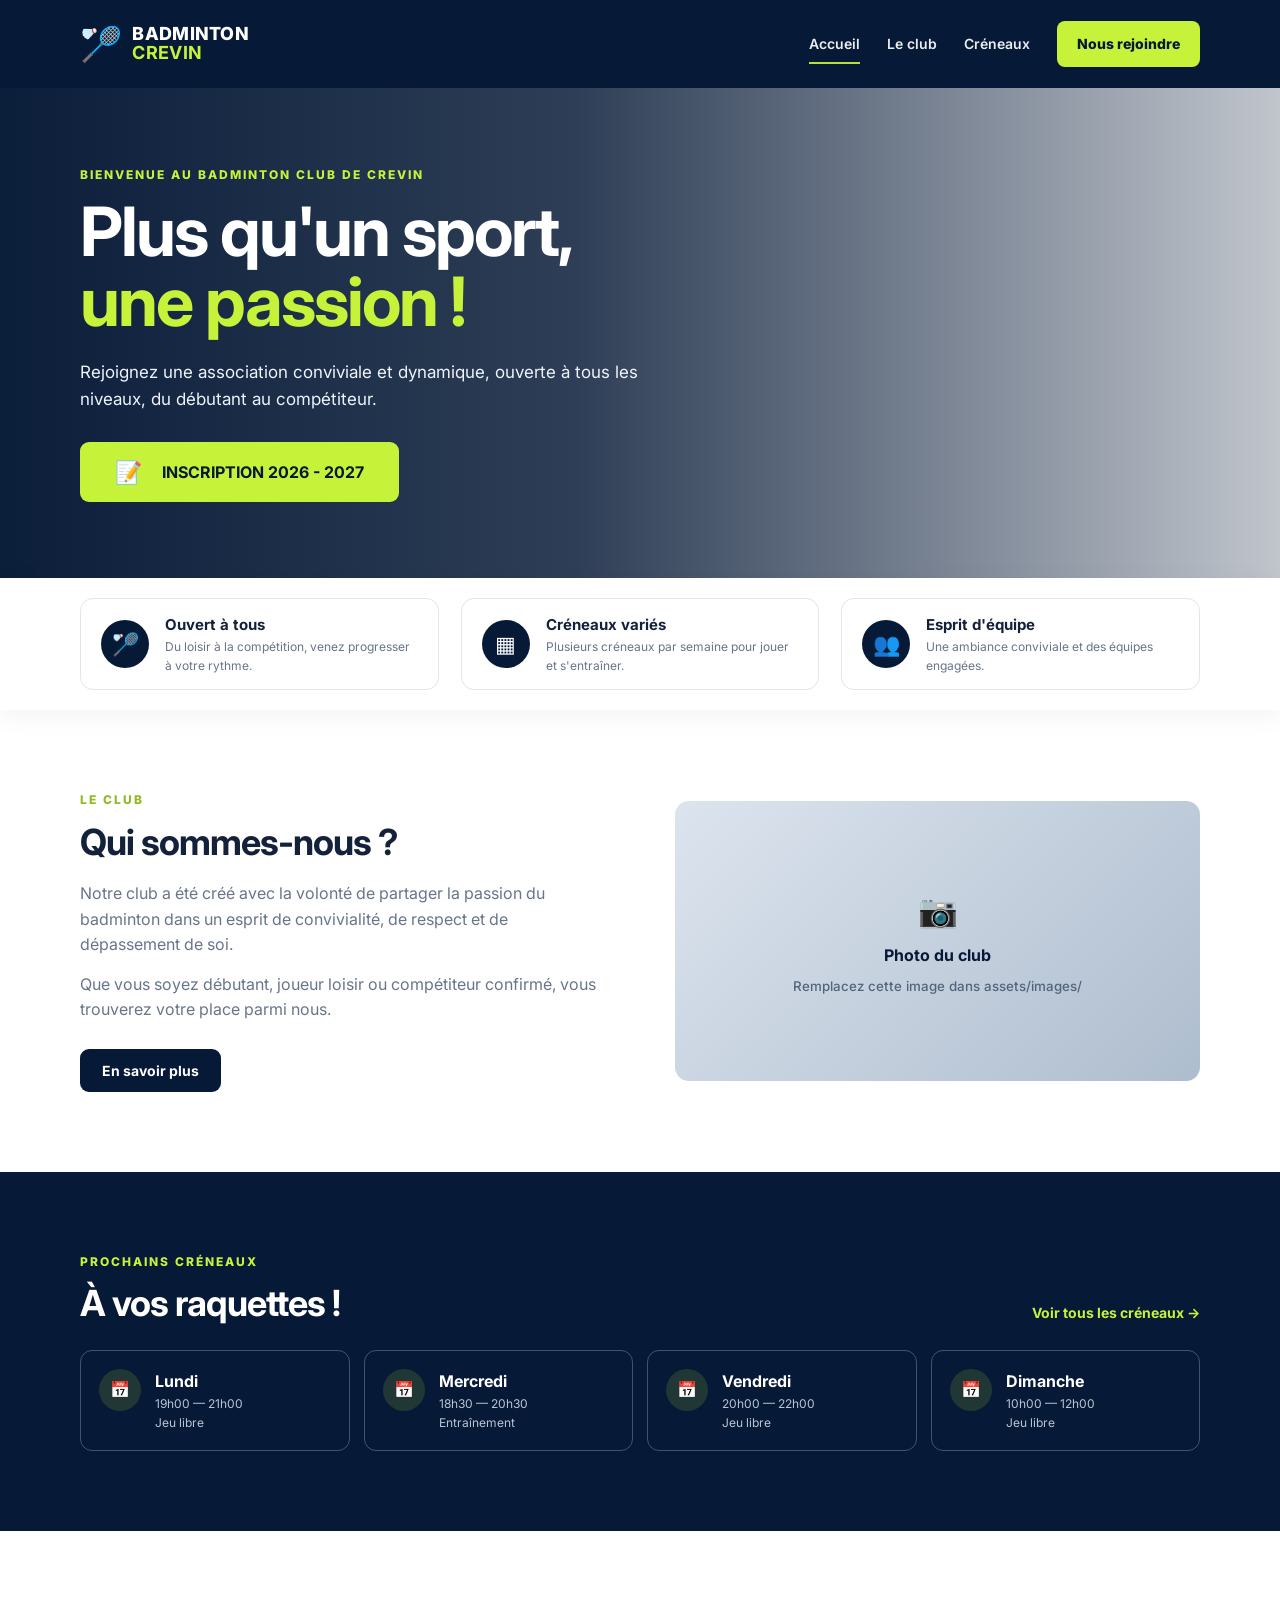
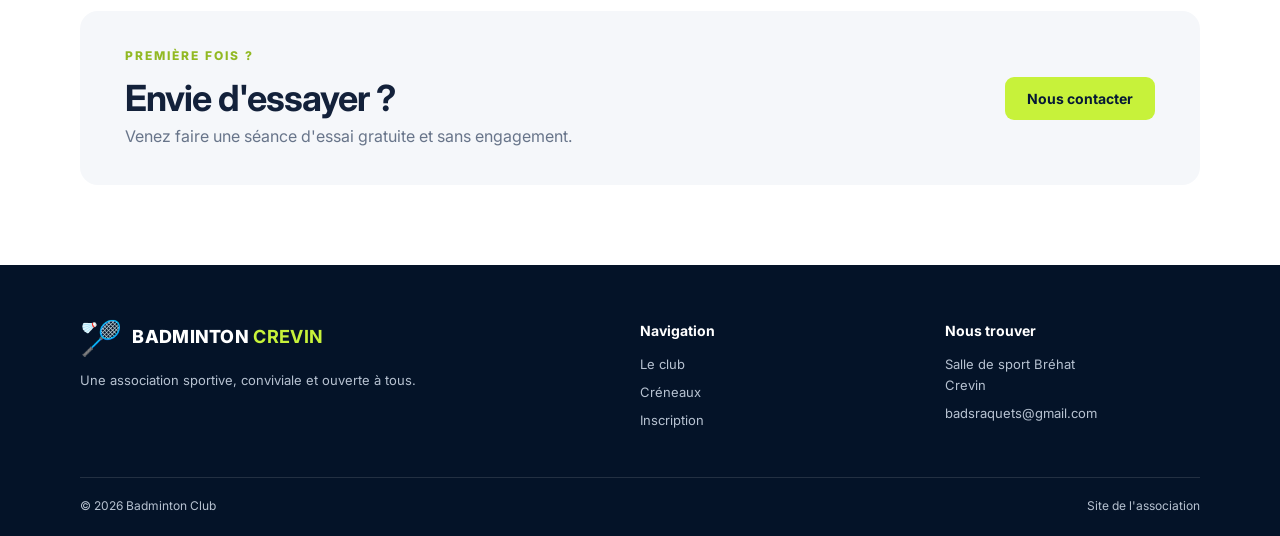
==== index.html @ fea5c107 "first commit" ====
<!DOCTYPE html>
<html lang="fr">
<head>
  <meta charset="UTF-8">
  <meta name="viewport" content="width=device-width, initial-scale=1.0">
  <meta name="description" content="Site officiel de notre club de badminton. Découvrez le club, les créneaux, les équipes et comment nous rejoindre.">
  <title>Badminton Club — Accueil</title>
  <link rel="preconnect" href="https://fonts.googleapis.com">
  <link rel="preconnect" href="https://fonts.gstatic.com" crossorigin>
  <link href="https://fonts.googleapis.com/css2?family=Inter:wght@400;500;600;700;800&display=swap" rel="stylesheet">
  <link rel="stylesheet" href="assets/css/style.css">
</head>
<body>
<header class="site-header">
  <div class="container nav-wrap">
    <a class="brand" href="index.html" aria-label="Accueil">
      <span class="brand-icon">🏸</span>
      <span>BADMINTON<br><strong>CREVIN</strong></span>
    </a>

    <button class="menu-toggle" aria-label="Ouvrir le menu" aria-expanded="false">
      <span></span><span></span><span></span>
    </button>

    <nav class="main-nav">
      <a class="active" href="index.html">Accueil</a>
      <a href="club.html">Le club</a>
      <a href="creneaux.html">Créneaux</a>
      <!-- <a href="equipes.html">Équipes</a>
      <a href="photos.html">Photos</a>
      <a href="actualites.html">Actualités</a>
      <a href="contact.html">Contact</a> -->
      <a class="nav-cta" href="inscription.html">Nous rejoindre</a>
    </nav>
  </div>
</header>

<main>
  <section class="hero">
    <div class="hero-overlay"></div>
    <div class="container hero-content">
      <div class="hero-copy">
        <p class="eyebrow">BIENVENUE AU BADMINTON CLUB DE CREVIN</p>
        <h1>Plus qu'un sport,<br><span>une passion !</span></h1>
        <p class="hero-text">Rejoignez une association conviviale et dynamique, ouverte à tous les niveaux, du débutant au compétiteur.</p>
        <div class="hero-actions">
          <div class="hero-actions">
            <a class="btn btn-primary inscription-btn" href="inscription.html"> <span class="inscription-icon">📝</span>INSCRIPTION 2026 - 2027</a>
          </div>
        </div>
      </div>
    </div>
  </section>

  <section class="feature-strip">
    <div class="container feature-grid">
      <article class="feature-card">
        <span class="feature-icon">🏸</span>
        <div><h3>Ouvert à tous</h3><p>Du loisir à la compétition, venez progresser à votre rythme.</p></div>
      </article>
      <article class="feature-card">
        <span class="feature-icon">▦</span>
        <div><h3>Créneaux variés</h3><p>Plusieurs créneaux par semaine pour jouer et s'entraîner.</p></div>
      </article>
      <article class="feature-card">
        <span class="feature-icon">👥</span>
        <div><h3>Esprit d'équipe</h3><p>Une ambiance conviviale et des équipes engagées.</p></div>
      </article>
    </div>
  </section>

  <section class="section section-light">
    <div class="container split">
      <div class="split-copy">
        <p class="eyebrow dark">LE CLUB</p>
        <h2>Qui sommes-nous ?</h2>
        <p>Notre club a été créé avec la volonté de partager la passion du badminton dans un esprit de convivialité, de respect et de dépassement de soi.</p>
        <p>Que vous soyez débutant, joueur loisir ou compétiteur confirmé, vous trouverez votre place parmi nous.</p>
        <a class="btn btn-dark" href="club.html">En savoir plus</a>
      </div>
      <div class="image-placeholder photo-club">
        <div><span>📷</span><p>Photo du club</p><small>Remplacez cette image dans assets/images/</small></div>
      </div>
    </div>
  </section>

  <section class="section schedule-preview">
    <div class="container">
      <div class="section-heading light-heading">
        <div><p class="eyebrow">PROCHAINS CRÉNEAUX</p><h2>À vos raquettes !</h2></div>
        <a class="text-link" href="creneaux.html">Voir tous les créneaux →</a>
      </div>
      <div class="schedule-home-grid">
        <article class="schedule-card"><span>📅</span><div><strong>Lundi</strong><small>19h00 — 21h00</small><small>Jeu libre</small></div></article>
        <article class="schedule-card"><span>📅</span><div><strong>Mercredi</strong><small>18h30 — 20h30</small><small>Entraînement</small></div></article>
        <article class="schedule-card"><span>📅</span><div><strong>Vendredi</strong><small>20h00 — 22h00</small><small>Jeu libre</small></div></article>
        <article class="schedule-card"><span>📅</span><div><strong>Dimanche</strong><small>10h00 — 12h00</small><small>Jeu libre</small></div></article>
      </div>
    </div>
  </section>

  <section class="section section-light">
    <div class="container cta-banner">
      <div><p class="eyebrow dark">PREMIÈRE FOIS ?</p><h2>Envie d'essayer ?</h2><p>Venez faire une séance d'essai gratuite et sans engagement.</p></div>
      <a class="btn btn-primary" href="contact.html">Nous contacter</a>
    </div>
  </section>
</main>

<footer class="footer">
  <div class="container footer-grid">
    <div><a class="brand footer-brand" href="index.html"><span class="brand-icon">🏸</span><span>BADMINTON <strong>CREVIN</strong></span></a><p>Une association sportive, conviviale et ouverte à tous.</p></div>
    <div><h3>Navigation</h3><a href="club.html">Le club</a><a href="creneaux.html">Créneaux</a><a href="inscription.html">Inscription</a></div>
    <div><h3>Nous trouver</h3><p>Salle de sport Bréhat<br>Crevin</p><a href="mailto:badsraquets@gmail.com">badsraquets@gmail.com</a></div>
  </div>
  <div class="container footer-bottom"><span>© 2026 Badminton Club</span><span>Site de l'association</span></div>
</footer>
<script src="assets/js/main.js"></script>
</body>
</html>
---- assets/css/style.css ----
:root{
  --navy:#061936;--navy-2:#0b2348;--lime:#c7f23a;--lime-dark:#a9d71f;
  --white:#fff;--text:#13213a;--muted:#68758a;--light:#f5f7fa;--border:#dfe5ed;
  --radius:16px;--shadow:0 12px 35px rgba(6,25,54,.10);--max:1120px;
}
*{box-sizing:border-box;margin:0;padding:0} html{scroll-behavior:smooth}
body{font-family:Inter,Arial,sans-serif;color:var(--text);line-height:1.6;background:var(--white)}
a{text-decoration:none;color:inherit} img{max-width:100%;display:block}
.container{width:min(var(--max),calc(100% - 40px));margin:auto}
.site-header{height:88px;background:var(--navy);color:#fff;position:relative;z-index:100}
.nav-wrap{height:100%;display:flex;align-items:center;justify-content:space-between}
.brand{display:flex;align-items:center;gap:10px;font-weight:800;line-height:1.05;font-size:18px;letter-spacing:.3px}
.brand strong,.brand span:last-child strong{color:var(--lime)}
.brand-icon{font-size:34px}
.main-nav{display:flex;align-items:center;gap:27px;font-size:14px;font-weight:600}
.main-nav>a:not(.nav-cta){opacity:.92;position:relative;padding:32px 0}
.main-nav>a:not(.nav-cta):after{content:"";height:2px;background:var(--lime);position:absolute;left:0;right:0;bottom:23px;transform:scaleX(0);transition:.2s}
.main-nav>a.active:after,.main-nav>a:hover:after{transform:scaleX(1)}
.nav-cta{background:var(--lime);color:var(--navy);padding:12px 20px;border-radius:8px;font-weight:800}
.menu-toggle{display:none;background:none;border:0;color:#fff;width:42px;cursor:pointer}.menu-toggle span{display:block;height:2px;background:#fff;margin:6px 0;border-radius:2px}
.hero{min-height:490px;background:linear-gradient(90deg,rgba(6,25,54,.98) 0%,rgba(6,25,54,.84) 45%,rgba(6,25,54,.25) 100%),url("../images/hero.jpg") center/cover;position:relative;color:#fff}
.hero-content{min-height:490px;display:flex;align-items:center}.hero-copy{max-width:650px;padding:60px 0}
.eyebrow{font-size:12px;font-weight:800;letter-spacing:2px;color:var(--lime);margin-bottom:12px}.eyebrow.dark{color:#92b923}
h1{font-size:clamp(42px,6vw,68px);line-height:1.04;letter-spacing:-2px;margin-bottom:22px}h1 span{color:var(--lime)}
.hero-text{font-size:17px;max-width:560px;color:#eef3fb;margin-bottom:28px}.hero-actions{display:flex;gap:14px;flex-wrap:wrap}
.btn{display:inline-flex;align-items:center;justify-content:center;gap:8px;border:0;border-radius:9px;padding:13px 22px;font:700 14px Inter;cursor:pointer;transition:.2s}
.btn-primary{background:var(--lime);color:var(--navy)}.btn-primary:hover{background:var(--lime-dark);transform:translateY(-2px)}
.inscription-btn {
  padding: 17px 35px;
  font-size: 16px;
  gap: 20px;
}
.inscription-icon {
  font-size: 22px;
}
/* =========================================================
   BOUTONS
   ========================================================= */

.btn-outline {
    border: 1px solid rgba(255, 255, 255, 0.75);
    color: #fff;
}

.btn-outline:hover {
    background: #fff;
    color: var(--navy);
}

.btn-dark {
    background: var(--navy);
    color: #fff;
}

.btn-dark:hover {
    transform: translateY(-2px);
}


/* =========================================================
   BANDEAU DES POINTS FORTS
   ========================================================= */

.feature-strip {
    background: #fff;
    padding: 20px 0;
    box-shadow: 0 6px 25px rgba(0, 0, 0, 0.05);
    position: relative;
    z-index: 2;
}

.feature-grid {
    display: grid;
    grid-template-columns: repeat(3, 1fr);
    gap: 22px;
}

.feature-card {
    display: flex;
    align-items: center;
    gap: 16px;
    padding: 14px 20px;
    border: 1px solid var(--border);
    border-radius: 13px;
}

.feature-icon {
    display: grid;
    place-items: center;
    flex: 0 0 48px;
    height: 48px;
    background: var(--navy);
    border-radius: 50%;
    color: #fff;
    font-size: 22px;
}

.feature-card h3 {
    font-size: 15px;
}

.feature-card p {
    font-size: 12px;
    color: var(--muted);
}


/* =========================================================
   SECTIONS
   ========================================================= */

.section {
    padding: 80px 0;
}

.section-light {
    background: #fff;
}

.soft-bg {
    background: var(--light);
}


/* =========================================================
   BLOCS EN DEUX COLONNES
   ========================================================= */

.split {
    display: grid;
    grid-template-columns: 1fr 1fr;
    gap: 70px;
    align-items: center;
}

.split-copy h2,
.section h2 {
    font-size: 36px;
    line-height: 1.15;
    letter-spacing: -1px;
    margin-bottom: 18px;
}

.split-copy > p:not(.eyebrow) {
    color: var(--muted);
    margin-bottom: 14px;
    max-width: 540px;
}

.split-copy .btn {
    margin-top: 12px;
}


/* =========================================================
   IMAGES / PLACEHOLDERS
   ========================================================= */

.image-placeholder {
    min-height: 280px;
    background: linear-gradient(135deg, #dce4ee, #aebdce);
    border-radius: 14px;
    display: grid;
    place-items: center;
    color: var(--navy);
    overflow: hidden;
}

.image-placeholder > div {
    text-align: center;
    display: flex;
    flex-direction: column;
    gap: 7px;
    align-items: center;
    font-weight: 700;
}

.image-placeholder span {
    font-size: 32px;
}

.image-placeholder small {
    font-weight: 500;
    color: #52657e;
}

.tall {
    min-height: 390px;
}


/* =========================================================
   APERÇU DES CRÉNEAUX SUR LA PAGE D'ACCUEIL
   ========================================================= */

.schedule-preview {
    background: var(--navy);
    color: #fff;
}

.section-heading {
    display: flex;
    align-items: end;
    justify-content: space-between;
    margin-bottom: 25px;
}

.light-heading h2 {
    margin: 0;
}

.text-link {
    color: var(--lime);
    font-weight: 700;
    font-size: 14px;
}

.schedule-home-grid {
    display: grid;
    grid-template-columns: repeat(4, 1fr);
    gap: 14px;
}

.schedule-card {
    border: 1px solid rgba(255, 255, 255, 0.25);
    border-radius: 12px;
    padding: 18px;
    display: flex;
    gap: 14px;
}

.schedule-card > span {
    display: grid;
    place-items: center;
    background: rgba(199, 242, 58, 0.14);
    width: 42px;
    height: 42px;
    border-radius: 50%;
}

.schedule-card strong,
.schedule-card small {
    display: block;
}

.schedule-card small {
    font-size: 12px;
    color: #b9c4d4;
}


/* =========================================================
   TABLEAU DES CRÉNEAUX
   ========================================================= */

.schedule-table {
    width: 100%;
    border: 1px solid var(--border);
    border-radius: 14px;
    overflow: hidden;
    background: #fff;
    box-shadow: var(--shadow);
}

.schedule-row {
    display: grid;

    /* Jour / Horaire / Type */
    grid-template-columns: 1fr 1.2fr 1fr;

    align-items: center;
    gap: 20px;

    padding: 18px 22px;

    border-top: 1px solid var(--border);
}

.schedule-row:first-child {
    border-top: none;
}


/* En-tête du tableau */

.schedule-row.header {
    background: var(--navy);
    color: #fff;

    border-top: none;

    font-size: 13px;
    font-weight: 700;
}


/* Texte du tableau */

.schedule-row strong {
    font-size: 14px;
}

.schedule-row > span {
    font-size: 14px;
    color: var(--muted);
}


/* Étiquette "Jeu libre" / "Entraînement" */

.tag {
    display: inline-block;

    width: max-content;

    padding: 5px 12px;

    background: #e9edf2;
    color: #27384f;

    border-radius: 20px;

    font-size: 11px;
    font-weight: 700;
}

.tag-green {
    background: #edf8c9;
    color: #486300;
}


/* =========================================================
   BLOC INFORMATION
   ========================================================= */

.notice {
    margin-top: 25px;

    padding: 20px;

    background: #f2f7df;

    border-left: 4px solid var(--lime-dark);
    border-radius: 8px;
}

.notice strong {
    font-size: 14px;
}

.notice p {
    color: #5d684b;
    font-size: 14px;
    margin-top: 4px;
}


/* =========================================================
   BANDEAU CTA
   ========================================================= */

.cta-banner {
    display: flex;
    justify-content: space-between;
    align-items: center;
    gap: 30px;

    background: var(--light);

    padding: 35px 45px;

    border-radius: 18px;
}

.cta-banner h2 {
    margin-bottom: 5px;
}

.cta-banner p:last-child {
    color: var(--muted);
}


/* =========================================================
   FOOTER
   ========================================================= */

.footer {
    background: #041328;
    color: #b7c2d1;

    padding: 55px 0 20px;
}

.footer-grid {
    display: grid;
    grid-template-columns: 2fr 1fr 1fr;
    gap: 50px;
}

.footer-brand {
    color: #fff;
    margin-bottom: 15px;
}

.footer h3 {
    font-size: 14px;
    color: #fff;
    margin-bottom: 12px;
}

.footer-grid a:not(.brand) {
    display: block;
    font-size: 13px;
    margin: 7px 0;
}

.footer p {
    font-size: 13px;
}

.footer-bottom {
    border-top: 1px solid rgba(255, 255, 255, 0.12);

    margin-top: 40px;
    padding-top: 18px;

    display: flex;
    justify-content: space-between;

    font-size: 12px;
}


/* =========================================================
   EN-TÊTE DES PAGES
   ========================================================= */

.page-hero {
    background: var(--navy);
    color: #fff;

    padding: 75px 0;
}

.page-hero h1 {
    font-size: 52px;
    margin-bottom: 12px;
}

.page-hero > div > p:last-child {
    color: #c5cfdd;
    max-width: 600px;
}


/* =========================================================
   CARTES
   ========================================================= */

.cards-3 {
    display: grid;
    grid-template-columns: repeat(3, 1fr);
    gap: 22px;
}

.cards-2 {
    display: grid;
    grid-template-columns: repeat(2, 1fr);
    gap: 25px;
}

.info-card,
.news-card,
.team-card {
    background: #fff;

    border: 1px solid var(--border);
    border-radius: 15px;

    overflow: hidden;
}

.info-card {
    padding: 28px;
}

.info-card > span {
    font-size: 30px;
}

.info-card h3 {
    margin: 12px 0 7px;
}

.info-card p,
.news-body p,
.team-body p {
    color: var(--muted);
    font-size: 14px;
}


/* =========================================================
   ÉQUIPES
   ========================================================= */

.team-photo {
    border-radius: 0;
    min-height: 240px;
}

.team-body {
    padding: 24px;
}

.team-body h2 {
    margin: 12px 0 8px;
}

.dark-link {
    color: var(--navy);
}


/* =========================================================
   GALERIE
   ========================================================= */

.gallery {
    display: grid;
    grid-template-columns: repeat(3, 1fr);
    gap: 18px;
}

.gallery-item {
    min-height: 240px;
}

.gallery-item.large {
    grid-row: span 2;
    min-height: 498px;
}

.gallery-item .image-placeholder {
    height: 100%;
    min-height: 240px;
}


/* =========================================================
   ACTUALITÉS
   ========================================================= */

.news-image {
    min-height: 190px;
    border-radius: 0;
}

.news-body {
    padding: 22px;
}

.news-body h2 {
    font-size: 20px;
    margin: 8px 0;
}

.date {
    font-size: 10px;
    font-weight: 800;
    letter-spacing: 1.2px;
    color: #8ca51d;
}


/* =========================================================
   CONTACT
   ========================================================= */

.contact-grid {
    display: grid;
    grid-template-columns: 1fr 1fr;
    gap: 70px;
}

.contact-list {
    margin-top: 30px;

    display: grid;
    gap: 18px;
}

.contact-list > div {
    display: flex;
    gap: 14px;
}

.contact-list span {
    font-size: 22px;
}

.contact-list strong {
    font-size: 14px;
}

.contact-list p {
    font-size: 13px;
    color: var(--muted);
}


/* =========================================================
   FORMULAIRE
   ========================================================= */

.form-card {
    background: var(--light);

    border-radius: 16px;

    padding: 30px;
}

.form-card h2 {
    font-size: 25px;
}

.form-card form {
    display: grid;
    gap: 16px;
}

.form-card label {
    display: grid;
    gap: 6px;

    font-size: 13px;
    font-weight: 700;
}

.form-card input,
.form-card textarea {
    font: 14px Inter;

    padding: 12px 14px;

    border: 1px solid var(--border);
    border-radius: 8px;

    background: #fff;

    outline: none;
}

.form-card input:focus,
.form-card textarea:focus {
    border-color: #9ebf2c;
}

.form-help {
    font-size: 11px;
    color: var(--muted);
}


/* =========================================================
   INSCRIPTION
   ========================================================= */

.inscription-list {
    list-style: none;

    margin-top: 20px;

    display: grid;
    gap: 8px;

    color: var(--text);
    font-size: 14px;
}

.inscription-list li {
    font-weight: 600;
}

.inscription-intro {
    margin-bottom: 20px;
    line-height: 1.5;
}

.inscription-choice {
    display: grid;
    gap: 12px;
}

.license-choice {
    display: flex;
    align-items: center;
    gap: 15px;

    padding: 16px;

    background: #fff;

    border: 1px solid var(--border);
    border-radius: 10px;

    transition: 0.2s;
}

.license-choice:hover {
    border-color: var(--lime-dark);

    transform: translateY(-2px);

    box-shadow: var(--shadow);
}

.license-choice > span {
    display: grid;
    place-items: center;

    width: 45px;
    height: 45px;

    flex-shrink: 0;

    background: var(--navy);

    border-radius: 50%;

    font-size: 21px;
}

.license-choice strong,
.license-choice small {
    display: block;
}

.license-choice strong {
    font-size: 14px;
}

.license-choice small {
    color: var(--muted);
    font-size: 12px;
}


/* =========================================================
   RESPONSIVE — TABLETTE
   ========================================================= */

@media (max-width: 900px) {

    .main-nav {
        gap: 15px;
    }

    .main-nav > a:not(.nav-cta) {
        font-size: 12px;
    }

    .schedule-home-grid {
        grid-template-columns: repeat(2, 1fr);
    }

    .feature-grid {
        grid-template-columns: 1fr;
    }

    .split {
        gap: 35px;
    }

    .footer-grid {
        grid-template-columns: 1.5fr 1fr 1fr;
    }
}


/* =========================================================
   RESPONSIVE — MOBILE
   ========================================================= */

@media (max-width: 760px) {

    .container {
        width: min(var(--max), calc(100% - 28px));
    }

    .site-header {
        height: 72px;
    }

    .brand {
        font-size: 15px;
    }

    .brand-icon {
        font-size: 28px;
    }


    /* Menu mobile */

    .menu-toggle {
        display: block;
    }

    .main-nav {
        position: absolute;

        left: 0;
        right: 0;
        top: 72px;

        background: var(--navy);

        display: none;

        flex-direction: column;
        align-items: stretch;

        padding: 12px 20px 22px;

        box-shadow: 0 15px 25px rgba(0, 0, 0, 0.2);

        gap: 0;
    }

    .main-nav.open {
        display: flex;
    }

    .main-nav > a:not(.nav-cta) {
        padding: 13px 5px;
    }

    .main-nav > a:not(.nav-cta)::after {
        display: none;
    }

    .nav-cta {
        text-align: center;
        margin-top: 8px;
    }


    /* Hero */

    .hero,
    .hero-content {
        min-height: 570px;
    }

    .hero {
        background:
            linear-gradient(
                180deg,
                rgba(6, 25, 54, 0.9),
                rgba(6, 25, 54, 0.96)
            ),
            url("../images/hero.jpg") center / cover;
    }

    .hero-copy {
        padding: 45px 0;
    }

    .hero h1 {
        font-size: 46px;
    }

    .hero-text {
        font-size: 15px;
    }


    /* Points forts */

    .feature-strip {
        padding: 15px 0;
    }

    .feature-grid {
        gap: 10px;
    }

    .feature-card {
        padding: 12px 15px;
    }

    .feature-card p {
        font-size: 11px;
    }


    /* Sections */

    .section {
        padding: 58px 0;
    }

    .split,
    .cards-2,
    .contact-grid {
        grid-template-columns: 1fr;
    }

    .split {
        gap: 30px;
    }

    .split .image-placeholder {
        order: -1;
        min-height: 250px;
    }

    .section h2 {
        font-size: 30px;
    }

    .page-hero {
        padding: 55px 0;
    }

    .page-hero h1 {
        font-size: 43px;
    }


    /* Créneaux accueil */

    .schedule-home-grid {
        grid-template-columns: 1fr;
    }

    .section-heading {
        align-items: start;
        gap: 15px;
        flex-direction: column;
    }

    .cta-banner {
        align-items: start;
        flex-direction: column;
        padding: 28px;
    }


    /* Footer */

    .footer-grid {
        grid-template-columns: 1fr 1fr;
        gap: 30px;
    }

    .footer-grid > div:first-child {
        grid-column: 1 / -1;
    }

    .footer-bottom {
        gap: 10px;
        flex-direction: column;
    }


    /* =====================================================
       TABLEAU DES CRÉNEAUX SUR MOBILE
       ===================================================== */

    .schedule-table {
        border-radius: 10px;
    }

    .schedule-row {
        grid-template-columns: 1fr 1fr;

        padding: 16px;

        gap: 10px 15px;
    }

    /* On cache l'en-tête sur mobile */
    .schedule-row.header {
        display: none;
    }

    .schedule-row strong {
        font-size: 14px;
    }

    .schedule-row > span {
        font-size: 12px;
    }

    .schedule-row .tag {
        font-size: 10px;
        padding: 4px 9px;
    }


    /* Cartes / galerie */

    .cards-3,
    .gallery {
        grid-template-columns: 1fr;
    }

    .gallery-item,
    .gallery-item.large {
        grid-row: auto;
        min-height: 250px;
    }

    .gallery-item .image-placeholder {
        min-height: 250px;
    }
}


/* =========================================================
   RESPONSIVE — PETITS TÉLÉPHONES
   ========================================================= */

@media (max-width: 420px) {

    .hero h1 {
        font-size: 39px;
    }

    .hero-actions {
        flex-direction: column;
        align-items: stretch;
    }

    .btn {
        width: 100%;
    }

    .footer-grid {
        grid-template-columns: 1fr;
    }

    .footer-grid > div:first-child {
        grid-column: auto;
    }


    /* Tableau très petit écran */

    .schedule-row {
        grid-template-columns: 1fr;
    }

    .schedule-row > span {
        display: block;
    }

    .form-card {
        padding: 22px;
    }
}
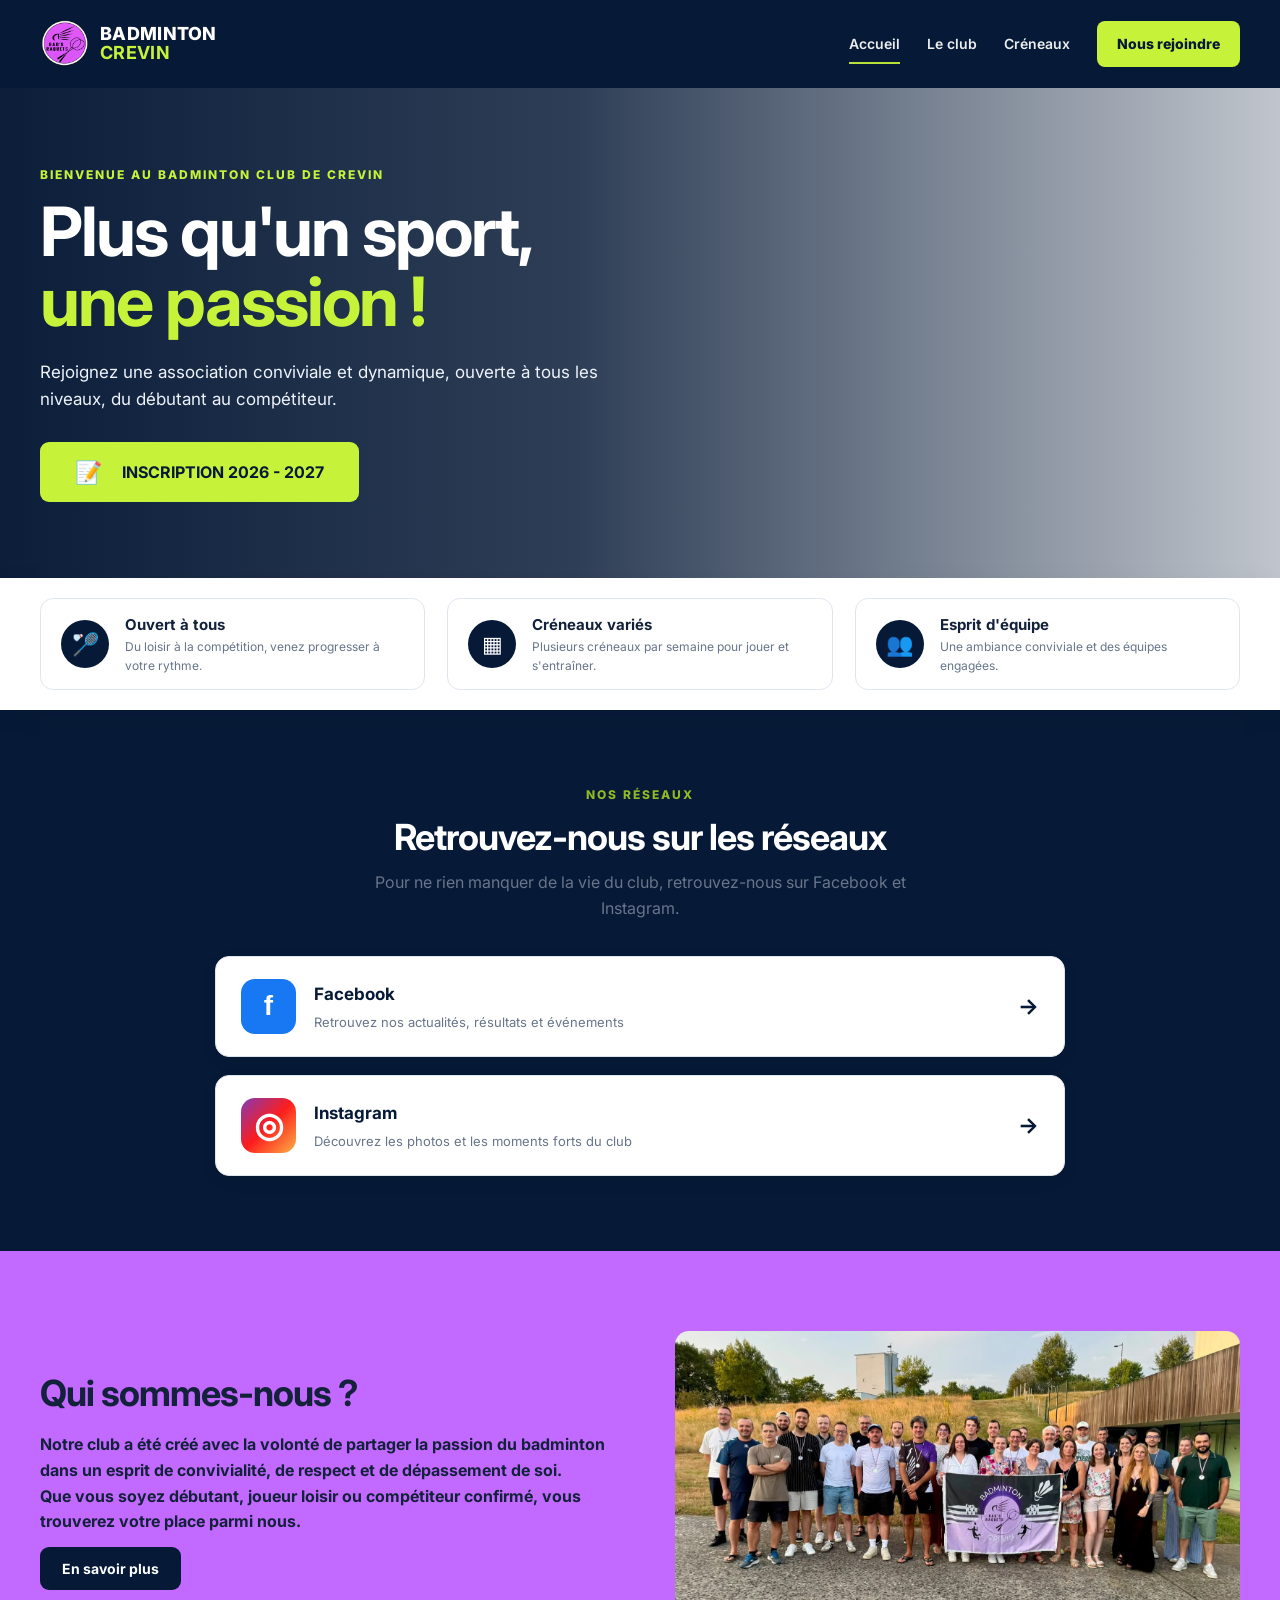
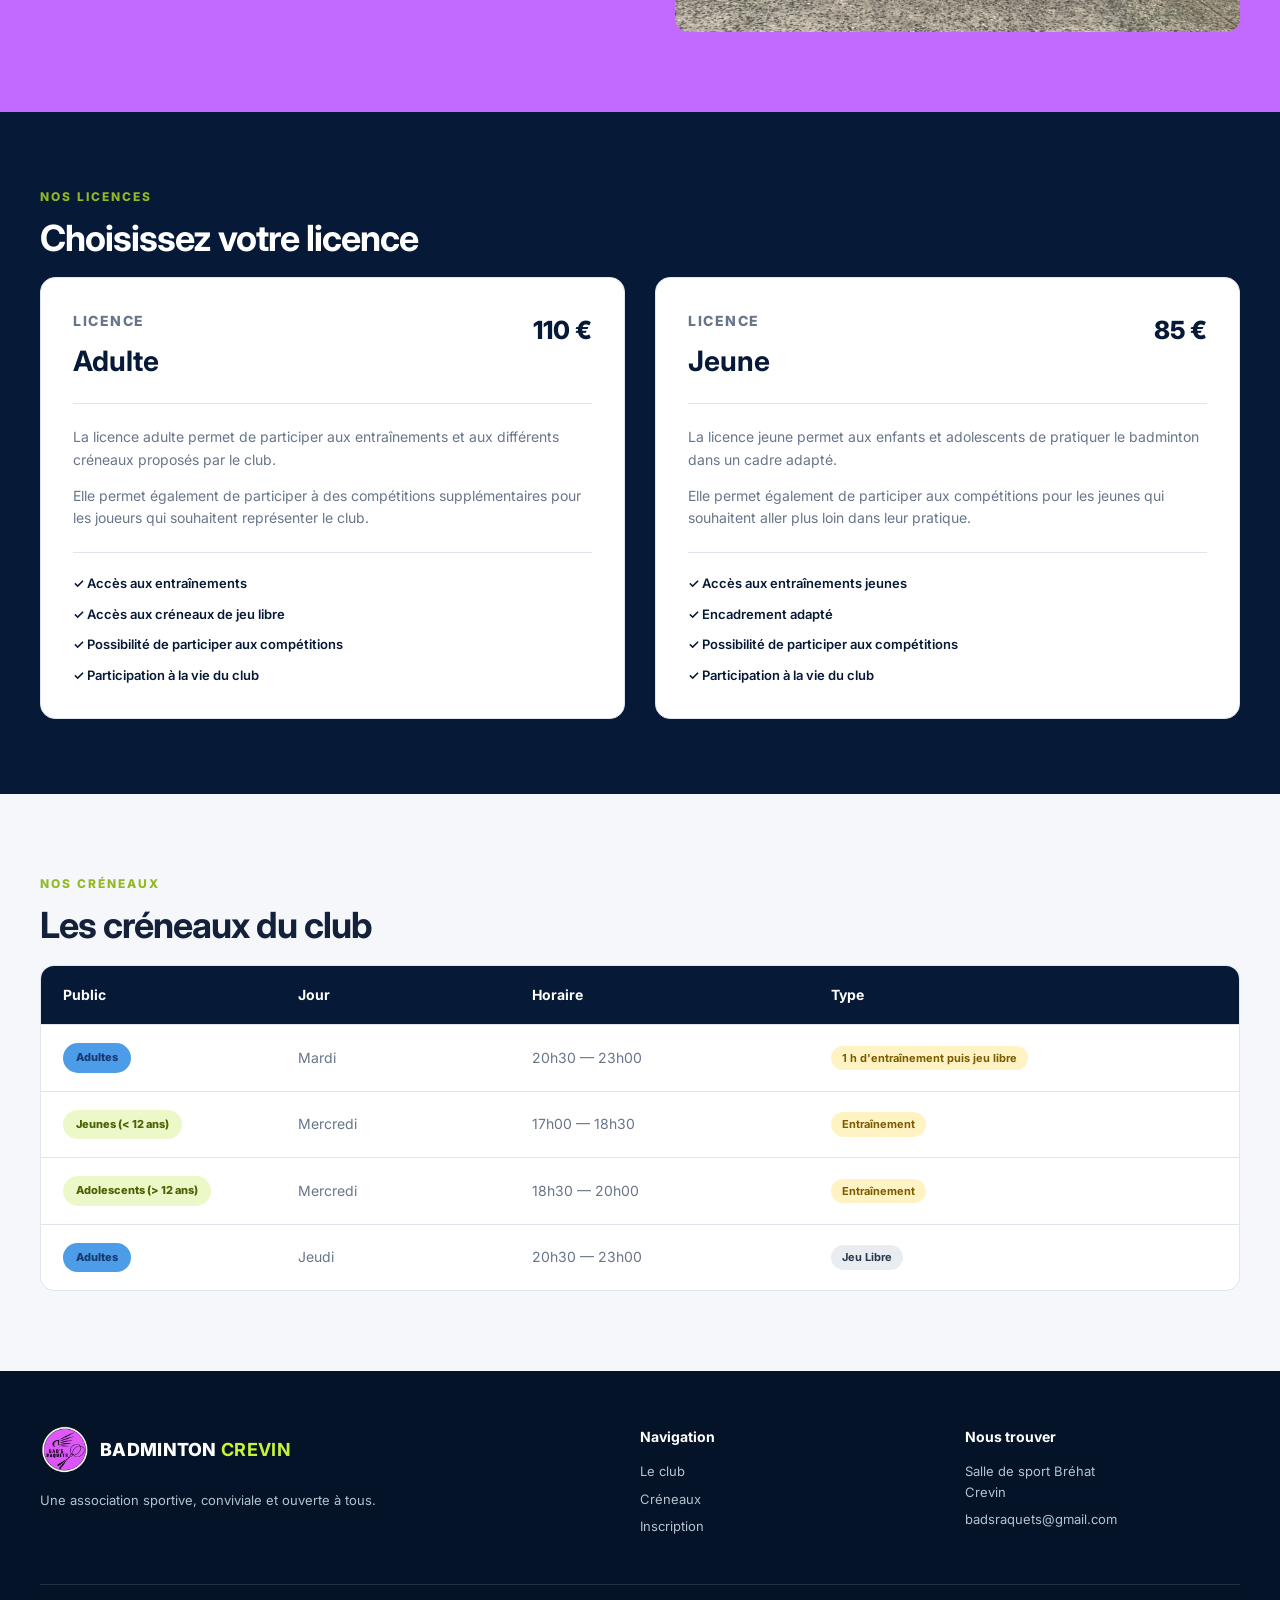
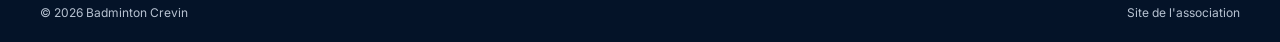
==== commit 3436dbfc: "update" ====
--- a/index.html
+++ b/index.html
@@ -14,7 +14,7 @@
 <header class="site-header">
   <div class="container nav-wrap">
     <a class="brand" href="index.html" aria-label="Accueil">
-      <span class="brand-icon">🏸</span>
+      <img src="./assets/images/logo.png" width="50">
       <span>BADMINTON<br><strong>CREVIN</strong></span>
     </a>
 
@@ -25,12 +25,12 @@
     <nav class="main-nav">
       <a class="active" href="index.html">Accueil</a>
       <a href="club.html">Le club</a>
-      <a href="creneaux.html">Créneaux</a>
+      <a href="#creneaux">Créneaux</a>
+      <!-- <a href="actualites.html">Actualités</a> -->
       <!-- <a href="equipes.html">Équipes</a>
       <a href="photos.html">Photos</a>
-      <a href="actualites.html">Actualités</a>
       <a href="contact.html">Contact</a> -->
-      <a class="nav-cta" href="inscription.html">Nous rejoindre</a>
+      <a class="nav-cta" href="#inscription">Nous rejoindre</a>
     </nav>
   </div>
 </header>
@@ -45,7 +45,7 @@
         <p class="hero-text">Rejoignez une association conviviale et dynamique, ouverte à tous les niveaux, du débutant au compétiteur.</p>
         <div class="hero-actions">
           <div class="hero-actions">
-            <a class="btn btn-primary inscription-btn" href="inscription.html"> <span class="inscription-icon">📝</span>INSCRIPTION 2026 - 2027</a>
+            <a class="btn btn-primary inscription-btn" href="inscription"> <span class="inscription-icon">📝</span>INSCRIPTION 2026 - 2027</a>
           </div>
         </div>
       </div>
@@ -69,22 +69,399 @@
     </div>
   </section>
 
-  <section class="section section-light">
+
+    <!-- RÉSEAUX SOCIAUX -->
+
+    <section class="section section-light">
+
+        <div class="container">
+
+            <div class="social-page">
+
+                <p class="eyebrow dark">NOS RÉSEAUX</p>
+
+                <h2>Retrouvez-nous sur les réseaux</h2>
+
+                <p class="social-intro">
+                    Pour ne rien manquer de la vie du club, retrouvez-nous
+                    sur Facebook et Instagram.
+                </p>
+
+
+                <div class="social-links">
+
+                    <!-- FACEBOOK -->
+
+                    <a
+                        class="social-card"
+                        href="https://www.facebook.com/Bad.club.crevin/?locale=fr_FR"
+                        target="_blank"
+                        rel="noopener noreferrer"
+                    >
+
+                        <div class="social-icon facebook-icon">
+                            f
+                        </div>
+
+                        <div class="social-content">
+
+                            <strong>Facebook</strong>
+
+                            <span>
+                                Retrouvez nos actualités,
+                                résultats et événements
+                            </span>
+
+                        </div>
+
+                        <span class="social-arrow">→</span>
+
+                    </a>
+
+
+                    <!-- INSTAGRAM -->
+
+                    <a
+                        class="social-card"
+                        href="https://www.instagram.com/badminton_crevin/"
+                        target="_blank"
+                        rel="noopener noreferrer"
+                    >
+
+                        <div class="social-icon instagram-icon">
+                            ◎
+                        </div>
+
+                        <div class="social-content">
+
+                            <strong>Instagram</strong>
+
+                            <span>
+                                Découvrez les photos et les moments
+                                forts du club
+                            </span>
+
+                        </div>
+
+                        <span class="social-arrow">→</span>
+
+                    </a>
+
+                </div>
+
+            </div>
+
+        </div>
+
+    </section>
+
+
+  <section class="section section-gray">
     <div class="container split">
       <div class="split-copy">
-        <p class="eyebrow dark">LE CLUB</p>
+        <!-- <p class="eyebrow dark">LE CLUB</p> -->
         <h2>Qui sommes-nous ?</h2>
-        <p>Notre club a été créé avec la volonté de partager la passion du badminton dans un esprit de convivialité, de respect et de dépassement de soi.</p>
-        <p>Que vous soyez débutant, joueur loisir ou compétiteur confirmé, vous trouverez votre place parmi nous.</p>
+        <h4>Notre club a été créé avec la volonté de partager la passion du badminton dans un esprit de convivialité, de respect et de dépassement de soi.</h4>
+        <h4>Que vous soyez débutant, joueur loisir ou compétiteur confirmé, vous trouverez votre place parmi nous.</h4>
         <a class="btn btn-dark" href="club.html">En savoir plus</a>
       </div>
       <div class="image-placeholder photo-club">
-        <div><span>📷</span><p>Photo du club</p><small>Remplacez cette image dans assets/images/</small></div>
+        <img src="./assets/images/AG.jpg">
       </div>
     </div>
   </section>
 
-  <section class="section schedule-preview">
+
+<!-- 
+<section class="page-hero">
+    <div class="container">
+
+      <p class="eyebrow">REJOIGNEZ-NOUS</p>
+
+      <h1>Inscription</h1>
+
+      <p>
+        Envie de découvrir le badminton ou de rejoindre notre club ?
+        Découvrez les différentes possibilités d'inscription.
+      </p>
+
+    </div>
+  </section> -->
+
+
+  <!-- PRESENTATION -->
+
+  <section id="inscription" class="section section-light">
+
+    <div class="container">
+
+      <div class="section-heading">
+        <div>
+          <p class="eyebrow dark">NOS LICENCES</p>
+
+          <h2>Choisissez votre licence</h2>
+        </div>
+      </div>
+
+
+      
+
+<!-- =========================================================
+     LICENCES
+     ========================================================= -->
+
+
+        <!-- CARTES -->
+
+        <div class="cards-2">
+
+
+            <!-- LICENCE ADULTE -->
+
+            <article class="info-card license-card">
+
+                <div class="license-header">
+
+                    <div>
+                        <p class="license-label">LICENCE</p>
+
+                        <h3>Adulte</h3>
+                    </div>
+
+                    <div class="license-price">
+                        110 €
+                    </div>
+
+                </div>
+
+
+                <p>
+                    La licence adulte permet de participer aux
+                    entraînements et aux différents créneaux
+                    proposés par le club.
+                </p>
+
+                <p>
+                    Elle permet également de participer à des
+                    compétitions supplémentaires pour les joueurs
+                    qui souhaitent représenter le club.
+                </p>
+
+
+                <ul class="inscription-list">
+
+                    <li>✓ Accès aux entraînements</li>
+
+                    <li>✓ Accès aux créneaux de jeu libre</li>
+
+                    <li>✓ Possibilité de participer aux compétitions</li>
+
+                    <li>✓ Participation à la vie du club</li>
+
+                </ul>
+
+            </article>
+
+
+            <!-- LICENCE JEUNE -->
+
+            <article class="info-card license-card">
+
+                <div class="license-header">
+
+                    <div>
+                        <p class="license-label">LICENCE</p>
+
+                        <h3>Jeune</h3>
+                    </div>
+
+                    <div class="license-price">
+                        85 €
+                    </div>
+
+                </div>
+
+
+                <p>
+                    La licence jeune permet aux enfants et adolescents
+                    de pratiquer le badminton dans un cadre adapté.
+                </p>
+
+                <p>
+                    Elle permet également de participer aux
+                    compétitions pour les jeunes qui souhaitent
+                    aller plus loin dans leur pratique.
+                </p>
+
+
+                <ul class="inscription-list">
+
+                    <li>✓ Accès aux entraînements jeunes</li>
+
+                    <li>✓ Encadrement adapté</li>
+
+                    <li>✓ Possibilité de participer aux compétitions</li>
+
+                    <li>✓ Participation à la vie du club</li>
+
+                </ul>
+
+            </article>
+
+
+        </div>
+
+    </div>
+
+
+</section>
+<!-- =========================================================
+     CRÉNEAUX
+     ========================================================= -->
+
+<section id="creneaux" class="section soft-bg">
+
+    <div class="container">
+
+        <div class="section-heading">
+            <div>
+                <p class="eyebrow dark">NOS CRÉNEAUX</p>
+                <h2>Les créneaux du club</h2>
+            </div>
+        </div>
+
+
+        <div class="schedule-table">
+
+            <!-- EN-TÊTE -->
+
+            <div class="schedule-row header">
+
+                <span>Public</span>
+                <span>Jour</span>
+                <span>Horaire</span>
+                <span>Type</span>
+
+            </div>
+
+
+            <!-- ADULTES - MARDI -->
+
+            <div class="schedule-row">
+
+                <span data-label="Public">
+                    <span class="public-badge badge-adultes">
+                        Adultes
+                    </span>
+                </span>
+
+                <span data-label="Jour">
+                    Mardi
+                </span>
+
+                <span data-label="Horaire">
+                    20h30 — 23h00
+                </span>
+
+                <span data-label="Type">
+                  <span class="tag tag-yellow">
+                    1 h d'entraînement puis jeu libre
+                  </span>
+                    
+                </span>
+
+            </div>
+
+            <!-- JEUNES - MERCREDI -->
+
+            <div class="schedule-row">
+
+                <span data-label="Public">
+                    <span class="public-badge badge-jeunes">
+                        Jeunes (&lt; 12 ans)
+                    </span>
+                </span>
+
+                <span data-label="Jour">
+                    Mercredi
+                </span>
+
+                <span data-label="Horaire">
+                    17h00 — 18h30
+                </span>
+
+                <span data-label="Type">
+                    <span class="tag tag-yellow">
+                    Entraînement
+                  </span>
+                </span>
+
+            </div>
+
+
+            <!-- ADOLESCENTS - MERCREDI -->
+
+            <div class="schedule-row">
+
+                <span data-label="Public">
+                    <span class="public-badge badge-jeunes">
+                        Adolescents (&gt; 12 ans)
+                    </span>
+                </span>
+
+                <span data-label="Jour">
+                    Mercredi
+                </span>
+
+                <span data-label="Horaire">
+                    18h30 — 20h00
+                </span>
+
+                <span data-label="Type">
+                    <span class="tag tag-yellow">
+                    Entraînement
+                  </span>
+                </span>
+                
+
+            </div>
+
+            <!-- ADULTES - JEUDI -->
+
+            <div class="schedule-row">
+
+                <span data-label="Public">
+                    <span class="public-badge badge-adultes">
+                        Adultes
+                    </span>
+                </span>
+
+                <span data-label="Jour">
+                    Jeudi
+                </span>
+
+                <span data-label="Horaire">
+                    20h30 — 23h00
+                </span>
+
+                <span data-label="Type">
+                    <span class="tag tag-gray">
+                    Jeu Libre
+                  </span>
+                </span>
+
+            </div>
+
+
+
+        </div>
+
+    </div>
+
+</section>
+
+
+  <!-- <section class="section schedule-preview">
     <div class="container">
       <div class="section-heading light-heading">
         <div><p class="eyebrow">PROCHAINS CRÉNEAUX</p><h2>À vos raquettes !</h2></div>
@@ -104,16 +481,18 @@
       <div><p class="eyebrow dark">PREMIÈRE FOIS ?</p><h2>Envie d'essayer ?</h2><p>Venez faire une séance d'essai gratuite et sans engagement.</p></div>
       <a class="btn btn-primary" href="contact.html">Nous contacter</a>
     </div>
-  </section>
+  </section> -->
+
+
 </main>
 
 <footer class="footer">
   <div class="container footer-grid">
-    <div><a class="brand footer-brand" href="index.html"><span class="brand-icon">🏸</span><span>BADMINTON <strong>CREVIN</strong></span></a><p>Une association sportive, conviviale et ouverte à tous.</p></div>
+    <div><a class="brand footer-brand" href="index.html"><img src="./assets/images/logo.png" width="50"><span>BADMINTON <strong>CREVIN</strong></span></a><p>Une association sportive, conviviale et ouverte à tous.</p></div>
     <div><h3>Navigation</h3><a href="club.html">Le club</a><a href="creneaux.html">Créneaux</a><a href="inscription.html">Inscription</a></div>
     <div><h3>Nous trouver</h3><p>Salle de sport Bréhat<br>Crevin</p><a href="mailto:badsraquets@gmail.com">badsraquets@gmail.com</a></div>
   </div>
-  <div class="container footer-bottom"><span>© 2026 Badminton Club</span><span>Site de l'association</span></div>
+  <div class="container footer-bottom"><span>© 2026 Badminton Crevin</span><span>Site de l'association</span></div>
 </footer>
 <script src="assets/js/main.js"></script>
 </body>
--- a/assets/css/style.css
+++ b/assets/css/style.css
@@ -1,41 +1,213 @@
-:root{
-  --navy:#061936;--navy-2:#0b2348;--lime:#c7f23a;--lime-dark:#a9d71f;
-  --white:#fff;--text:#13213a;--muted:#68758a;--light:#f5f7fa;--border:#dfe5ed;
-  --radius:16px;--shadow:0 12px 35px rgba(6,25,54,.10);--max:1120px;
-}
-*{box-sizing:border-box;margin:0;padding:0} html{scroll-behavior:smooth}
-body{font-family:Inter,Arial,sans-serif;color:var(--text);line-height:1.6;background:var(--white)}
-a{text-decoration:none;color:inherit} img{max-width:100%;display:block}
-.container{width:min(var(--max),calc(100% - 40px));margin:auto}
-.site-header{height:88px;background:var(--navy);color:#fff;position:relative;z-index:100}
-.nav-wrap{height:100%;display:flex;align-items:center;justify-content:space-between}
-.brand{display:flex;align-items:center;gap:10px;font-weight:800;line-height:1.05;font-size:18px;letter-spacing:.3px}
-.brand strong,.brand span:last-child strong{color:var(--lime)}
-.brand-icon{font-size:34px}
-.main-nav{display:flex;align-items:center;gap:27px;font-size:14px;font-weight:600}
-.main-nav>a:not(.nav-cta){opacity:.92;position:relative;padding:32px 0}
-.main-nav>a:not(.nav-cta):after{content:"";height:2px;background:var(--lime);position:absolute;left:0;right:0;bottom:23px;transform:scaleX(0);transition:.2s}
-.main-nav>a.active:after,.main-nav>a:hover:after{transform:scaleX(1)}
-.nav-cta{background:var(--lime);color:var(--navy);padding:12px 20px;border-radius:8px;font-weight:800}
-.menu-toggle{display:none;background:none;border:0;color:#fff;width:42px;cursor:pointer}.menu-toggle span{display:block;height:2px;background:#fff;margin:6px 0;border-radius:2px}
-.hero{min-height:490px;background:linear-gradient(90deg,rgba(6,25,54,.98) 0%,rgba(6,25,54,.84) 45%,rgba(6,25,54,.25) 100%),url("../images/hero.jpg") center/cover;position:relative;color:#fff}
-.hero-content{min-height:490px;display:flex;align-items:center}.hero-copy{max-width:650px;padding:60px 0}
-.eyebrow{font-size:12px;font-weight:800;letter-spacing:2px;color:var(--lime);margin-bottom:12px}.eyebrow.dark{color:#92b923}
-h1{font-size:clamp(42px,6vw,68px);line-height:1.04;letter-spacing:-2px;margin-bottom:22px}h1 span{color:var(--lime)}
-.hero-text{font-size:17px;max-width:560px;color:#eef3fb;margin-bottom:28px}.hero-actions{display:flex;gap:14px;flex-wrap:wrap}
-.btn{display:inline-flex;align-items:center;justify-content:center;gap:8px;border:0;border-radius:9px;padding:13px 22px;font:700 14px Inter;cursor:pointer;transition:.2s}
-.btn-primary{background:var(--lime);color:var(--navy)}.btn-primary:hover{background:var(--lime-dark);transform:translateY(-2px)}
-.inscription-btn {
-  padding: 17px 35px;
-  font-size: 16px;
-  gap: 20px;
-}
-.inscription-icon {
-  font-size: 22px;
-}
+/* =========================================================
+   VARIABLES
+   ========================================================= */
+
+:root {
+    --navy: #061936;
+    --navy-2: #0b2348;
+
+    --lime: #c7f23a;
+    --lime-dark: #a9d71f;
+
+    --white: #ffffff;
+    --text: #13213a;
+    --muted: #68758a;
+    --light: #f5f7fa;
+    --border: #dfe5ed;
+
+    --radius: 16px;
+    --shadow: 0 12px 35px rgba(6, 25, 54, 0.10);
+
+    /* Largeur maximale du contenu */
+    --max: 1200px;
+}
+
+
+/* =========================================================
+   RESET
+   ========================================================= */
+
+* {
+    box-sizing: border-box;
+    margin: 0;
+    padding: 0;
+}
+
+html {
+    scroll-behavior: smooth;
+}
+
+body {
+    font-family: Inter, Arial, sans-serif;
+    color: var(--text);
+    line-height: 1.6;
+    background: var(--white);
+}
+
+a {
+    text-decoration: none;
+    color: inherit;
+}
+
+img {
+    max-width: 100%;
+    display: block;
+}
+
+
+/* =========================================================
+   CONTENEUR
+   ========================================================= */
+
+.container {
+    width: min(var(--max), calc(100% - 40px));
+    margin: 0 auto;
+}
+
+
+/* =========================================================
+   HEADER / NAVIGATION
+   ========================================================= */
+
+.site-header {
+    height: 88px;
+    background: var(--navy);
+    color: #fff;
+    position: relative;
+    z-index: 100;
+}
+
+.nav-wrap {
+    height: 100%;
+    display: flex;
+    align-items: center;
+    justify-content: space-between;
+}
+
+.brand {
+    display: flex;
+    align-items: center;
+    gap: 10px;
+
+    font-weight: 800;
+    line-height: 1.05;
+    font-size: 18px;
+    letter-spacing: 0.3px;
+}
+
+.brand strong,
+.brand span:last-child strong {
+    color: var(--lime);
+}
+
+.brand-icon {
+    font-size: 34px;
+}
+
+.main-nav {
+    display: flex;
+    align-items: center;
+    gap: 27px;
+
+    font-size: 14px;
+    font-weight: 600;
+}
+
+.main-nav > a:not(.nav-cta) {
+    opacity: 0.92;
+    position: relative;
+    padding: 32px 0;
+}
+
+.main-nav > a:not(.nav-cta)::after {
+    content: "";
+
+    height: 2px;
+
+    background: var(--lime);
+
+    position: absolute;
+    left: 0;
+    right: 0;
+    bottom: 23px;
+
+    transform: scaleX(0);
+    transition: 0.2s;
+}
+
+.main-nav > a.active::after,
+.main-nav > a:hover::after {
+    transform: scaleX(1);
+}
+
+.nav-cta {
+    background: var(--lime);
+    color: var(--navy);
+
+    padding: 12px 20px;
+
+    border-radius: 8px;
+
+    font-weight: 800;
+}
+
+.menu-toggle {
+    display: none;
+
+    background: none;
+    border: 0;
+
+    color: #fff;
+
+    width: 42px;
+
+    cursor: pointer;
+}
+
+.menu-toggle span {
+    display: block;
+
+    height: 2px;
+
+    background: #fff;
+
+    margin: 6px 0;
+
+    border-radius: 2px;
+}
+
+
 /* =========================================================
    BOUTONS
    ========================================================= */
+
+.btn {
+    display: inline-flex;
+    align-items: center;
+    justify-content: center;
+    gap: 8px;
+
+    border: 0;
+    border-radius: 9px;
+
+    padding: 13px 22px;
+
+    font: 700 14px Inter, Arial, sans-serif;
+
+    cursor: pointer;
+
+    transition: 0.2s;
+}
+
+.btn-primary {
+    background: var(--lime);
+    color: var(--navy);
+}
+
+.btn-primary:hover {
+    background: var(--lime-dark);
+    transform: translateY(-2px);
+}
 
 .btn-outline {
     border: 1px solid rgba(255, 255, 255, 0.75);
@@ -57,14 +229,108 @@
 }
 
 
-/* =========================================================
-   BANDEAU DES POINTS FORTS
+/* Bouton inscription accueil */
+
+.inscription-btn {
+    padding: 17px 35px;
+    font-size: 16px;
+    gap: 20px;
+}
+
+.inscription-icon {
+    font-size: 22px;
+}
+
+
+/* =========================================================
+   HERO ACCUEIL
+   ========================================================= */
+
+.hero {
+    min-height: 490px;
+
+    background:
+        linear-gradient(
+            90deg,
+            rgba(6, 25, 54, 0.98) 0%,
+            rgba(6, 25, 54, 0.84) 45%,
+            rgba(6, 25, 54, 0.25) 100%
+        ),
+        url("../images/hero.jpg") center / cover;
+
+    position: relative;
+
+    color: #fff;
+}
+
+.hero-content {
+    min-height: 490px;
+
+    display: flex;
+    align-items: center;
+}
+
+.hero-copy {
+    max-width: 650px;
+    padding: 60px 0;
+}
+
+.eyebrow {
+    font-size: 12px;
+    font-weight: 800;
+    letter-spacing: 2px;
+
+    color: var(--lime);
+
+    margin-bottom: 12px;
+}
+
+.eyebrow.dark {
+    color: #92b923;
+}
+
+h1 {
+    font-size: clamp(42px, 6vw, 68px);
+
+    line-height: 1.04;
+
+    letter-spacing: -2px;
+
+    margin-bottom: 22px;
+}
+
+h1 span {
+    color: var(--lime);
+}
+
+.hero-text {
+    font-size: 17px;
+
+    max-width: 560px;
+
+    color: #eef3fb;
+
+    margin-bottom: 28px;
+}
+
+.hero-actions {
+    display: flex;
+    gap: 14px;
+    flex-wrap: wrap;
+}
+
+
+/* =========================================================
+   BANDEAU POINTS FORTS
    ========================================================= */
 
 .feature-strip {
     background: #fff;
+
     padding: 20px 0;
+
     box-shadow: 0 6px 25px rgba(0, 0, 0, 0.05);
+
     position: relative;
     z-index: 2;
 }
@@ -72,14 +338,18 @@
 .feature-grid {
     display: grid;
     grid-template-columns: repeat(3, 1fr);
+
     gap: 22px;
 }
 
 .feature-card {
     display: flex;
     align-items: center;
+
     gap: 16px;
+
     padding: 14px 20px;
+
     border: 1px solid var(--border);
     border-radius: 13px;
 }
@@ -87,11 +357,18 @@
 .feature-icon {
     display: grid;
     place-items: center;
+
     flex: 0 0 48px;
+
+    width: 48px;
     height: 48px;
+
     background: var(--navy);
+
     border-radius: 50%;
+
     color: #fff;
+
     font-size: 22px;
 }
 
@@ -104,7 +381,6 @@
     color: var(--muted);
 }
 
-
 /* =========================================================
    SECTIONS
    ========================================================= */
@@ -113,8 +389,15 @@
     padding: 80px 0;
 }
 
+.section-gray{
+    background : #C269FF;
+}
 .section-light {
-    background: #fff;
+    background: var(--navy);
+
+    color: #fff;
+
+    padding: 75px 0;
 }
 
 .soft-bg {
@@ -123,27 +406,35 @@
 
 
 /* =========================================================
-   BLOCS EN DEUX COLONNES
+   BLOCS 2 COLONNES
    ========================================================= */
 
 .split {
     display: grid;
+
     grid-template-columns: 1fr 1fr;
+
     gap: 70px;
+
     align-items: center;
 }
 
 .split-copy h2,
 .section h2 {
     font-size: 36px;
+
     line-height: 1.15;
+
     letter-spacing: -1px;
+
     margin-bottom: 18px;
 }
 
 .split-copy > p:not(.eyebrow) {
     color: var(--muted);
+
     margin-bottom: 14px;
+
     max-width: 540px;
 }
 
@@ -153,25 +444,38 @@
 
 
 /* =========================================================
-   IMAGES / PLACEHOLDERS
+   IMAGES
    ========================================================= */
 
 .image-placeholder {
     min-height: 280px;
-    background: linear-gradient(135deg, #dce4ee, #aebdce);
+
+    background: linear-gradient(
+        135deg,
+        #dce4ee,
+        #aebdce
+    );
+
     border-radius: 14px;
+
     display: grid;
     place-items: center;
+
     color: var(--navy);
+
     overflow: hidden;
 }
 
 .image-placeholder > div {
     text-align: center;
+
     display: flex;
     flex-direction: column;
+
     gap: 7px;
+
     align-items: center;
+
     font-weight: 700;
 }
 
@@ -187,88 +491,33 @@
 .tall {
     min-height: 390px;
 }
-
-
-/* =========================================================
-   APERÇU DES CRÉNEAUX SUR LA PAGE D'ACCUEIL
-   ========================================================= */
-
-.schedule-preview {
-    background: var(--navy);
-    color: #fff;
-}
-
-.section-heading {
-    display: flex;
-    align-items: end;
-    justify-content: space-between;
-    margin-bottom: 25px;
-}
-
-.light-heading h2 {
-    margin: 0;
-}
-
-.text-link {
-    color: var(--lime);
-    font-weight: 700;
-    font-size: 14px;
-}
-
-.schedule-home-grid {
-    display: grid;
-    grid-template-columns: repeat(4, 1fr);
-    gap: 14px;
-}
-
-.schedule-card {
-    border: 1px solid rgba(255, 255, 255, 0.25);
-    border-radius: 12px;
-    padding: 18px;
-    display: flex;
-    gap: 14px;
-}
-
-.schedule-card > span {
-    display: grid;
-    place-items: center;
-    background: rgba(199, 242, 58, 0.14);
-    width: 42px;
-    height: 42px;
-    border-radius: 50%;
-}
-
-.schedule-card strong,
-.schedule-card small {
-    display: block;
-}
-
-.schedule-card small {
-    font-size: 12px;
-    color: #b9c4d4;
-}
-
-
 /* =========================================================
    TABLEAU DES CRÉNEAUX
    ========================================================= */
 
 .schedule-table {
     width: 100%;
+
     border: 1px solid var(--border);
     border-radius: 14px;
+
     overflow: hidden;
+
     background: #fff;
-    box-shadow: var(--shadow);
-}
+}
+
+
+/* =========================================================
+   LIGNES DU TABLEAU
+   ========================================================= */
 
 .schedule-row {
     display: grid;
 
-    /* Jour / Horaire / Type */
-    grid-template-columns: 1fr 1.2fr 1fr;
+    grid-template-columns: 1fr 1fr 1.3fr 1.8fr;
 
     align-items: center;
+
     gap: 20px;
 
     padding: 18px 22px;
@@ -276,59 +525,169 @@
     border-top: 1px solid var(--border);
 }
 
-.schedule-row:first-child {
-    border-top: none;
-}
-
-
-/* En-tête du tableau */
+
+/* En-tête */
 
 .schedule-row.header {
     background: var(--navy);
+
     color: #fff;
 
     border-top: none;
 
     font-size: 13px;
+
     font-weight: 700;
 }
 
-
-/* Texte du tableau */
-
-.schedule-row strong {
-    font-size: 14px;
-}
+.schedule-row.header > span {
+    color: #fff;
+}
+
+
+/* Contenu */
 
 .schedule-row > span {
     font-size: 14px;
+
     color: var(--muted);
 }
 
 
-/* Étiquette "Jeu libre" / "Entraînement" */
+/* =========================================================
+   PUBLIC
+   ========================================================= */
+
+.public-badge {
+    display: inline-flex;
+
+    align-items: center;
+    justify-content: center;
+
+    width: fit-content;
+
+    padding: 6px 13px;
+
+    border-radius: 20px;
+
+    font-size: 11px;
+
+    font-weight: 800;
+
+    white-space: nowrap;
+}
+
+
+/* Adultes = BLEU */
+
+.badge-adultes {
+    background: #4D9CE8;
+
+    color: #173b70;
+}
+
+
+/* Jeunes = VERT */
+
+.badge-jeunes {
+    background: #edf8c9;
+
+    color: #486300;
+}
+
+
+/* =========================================================
+   TYPE DE CRÉNEAU
+   ========================================================= */
 
 .tag {
     display: inline-block;
 
-    width: max-content;
-
-    padding: 5px 12px;
-
+    width: fit-content;
+
+    padding: 5px 11px;
+
+    border-radius: 20px;
+
+    font-size: 11px;
+
+    font-weight: 700;
+
+    line-height: 1.3;
+}
+
+
+/* Entraînement = JAUNE */
+
+.tag-green {
+    background: #fff3c4;
+
+    color: #7a5b00;
+}
+
+
+
+/* Tag jaune — Entraînement */
+.tag-yellow {
+    background: #fff3c4;
+    color: #7a5b00;
+}
+
+
+/* Tag gris — Jeu libre */
+.tag-gray {
     background: #e9edf2;
     color: #27384f;
-
-    border-radius: 20px;
-
-    font-size: 11px;
-    font-weight: 700;
-}
-
-.tag-green {
-    background: #edf8c9;
-    color: #486300;
-}
-
+}
+
+
+/* =========================================================
+   MOBILE
+   ========================================================= */
+@media (max-width: 760px) {
+
+    .schedule-row {
+        display: grid;
+
+        grid-template-columns: 1fr;
+
+        gap: 8px;
+
+        padding: 16px;
+    }
+
+    .schedule-row.header {
+        display: none;
+    }
+
+    .schedule-row > span {
+        display: flex;
+
+        justify-content: space-between;
+
+        gap: 15px;
+
+        font-size: 13px;
+    }
+
+    .schedule-row > span::before {
+        content: attr(data-label);
+
+        font-weight: 700;
+
+        color: var(--navy);
+    }
+
+    .schedule-row strong {
+        font-size: 13px;
+    }
+
+    .schedule-row .tag {
+        font-size: 10px;
+
+        padding: 4px 9px;
+    }
+}
 
 /* =========================================================
    BLOC INFORMATION
@@ -342,6 +701,7 @@
     background: #f2f7df;
 
     border-left: 4px solid var(--lime-dark);
+
     border-radius: 8px;
 }
 
@@ -351,19 +711,23 @@
 
 .notice p {
     color: #5d684b;
+
     font-size: 14px;
+
     margin-top: 4px;
 }
 
 
 /* =========================================================
-   BANDEAU CTA
+   CTA
    ========================================================= */
 
 .cta-banner {
     display: flex;
+
     justify-content: space-between;
     align-items: center;
+
     gap: 30px;
 
     background: var(--light);
@@ -388,6 +752,7 @@
 
 .footer {
     background: #041328;
+
     color: #b7c2d1;
 
     padding: 55px 0 20px;
@@ -395,24 +760,31 @@
 
 .footer-grid {
     display: grid;
+
     grid-template-columns: 2fr 1fr 1fr;
+
     gap: 50px;
 }
 
 .footer-brand {
     color: #fff;
+
     margin-bottom: 15px;
 }
 
 .footer h3 {
     font-size: 14px;
+
     color: #fff;
+
     margin-bottom: 12px;
 }
 
 .footer-grid a:not(.brand) {
     display: block;
+
     font-size: 13px;
+
     margin: 7px 0;
 }
 
@@ -424,21 +796,24 @@
     border-top: 1px solid rgba(255, 255, 255, 0.12);
 
     margin-top: 40px;
+
     padding-top: 18px;
 
     display: flex;
+
     justify-content: space-between;
 
     font-size: 12px;
 }
 
-
+/* 
 /* =========================================================
    EN-TÊTE DES PAGES
    ========================================================= */
 
 .page-hero {
     background: var(--navy);
+
     color: #fff;
 
     padding: 75px 0;
@@ -446,13 +821,15 @@
 
 .page-hero h1 {
     font-size: 52px;
+
     margin-bottom: 12px;
 }
 
 .page-hero > div > p:last-child {
     color: #c5cfdd;
+
     max-width: 600px;
-}
+} */
 
 
 /* =========================================================
@@ -461,14 +838,20 @@
 
 .cards-3 {
     display: grid;
+
     grid-template-columns: repeat(3, 1fr);
+
     gap: 22px;
 }
 
 .cards-2 {
     display: grid;
-    grid-template-columns: repeat(2, 1fr);
-    gap: 25px;
+
+    grid-template-columns: repeat(2, minmax(0, 1fr));
+
+    gap: 30px;
+
+    width: 100%;
 }
 
 .info-card,
@@ -477,6 +860,7 @@
     background: #fff;
 
     border: 1px solid var(--border);
+
     border-radius: 15px;
 
     overflow: hidden;
@@ -498,7 +882,103 @@
 .news-body p,
 .team-body p {
     color: var(--muted);
+
     font-size: 14px;
+}
+
+
+/* =========================================================
+   LICENCES
+   ========================================================= */
+
+.license-card {
+    position: relative;
+
+    padding: 32px;
+
+    min-width: 0;
+}
+
+.license-header {
+    display: flex;
+
+    justify-content: space-between;
+
+    align-items: flex-start;
+
+    gap: 20px;
+
+    margin-bottom: 22px;
+
+    padding-bottom: 20px;
+
+    border-bottom: 1px solid var(--border);
+}
+
+.license-label {
+    margin: 0 0 6px;
+
+    font-size: 11px;
+
+    font-weight: 800;
+
+    letter-spacing: 1.5px;
+
+    color: var(--lime-dark);
+}
+
+.license-card h3 {
+    margin: 0;
+
+    font-size: 28px;
+
+    color: var(--navy);
+}
+
+.license-price {
+    flex-shrink: 0;
+
+    font-size: 25px;
+
+    font-weight: 800;
+
+    color: var(--navy);
+
+    white-space: nowrap;
+}
+
+.license-card > p {
+    color: var(--muted);
+
+    font-size: 14px;
+
+    line-height: 1.6;
+
+    margin-bottom: 14px;
+}
+
+.inscription-list {
+    list-style: none;
+
+    padding: 0;
+
+    margin: 22px 0 0;
+
+    padding-top: 20px;
+
+    border-top: 1px solid var(--border);
+
+    display: grid;
+
+    gap: 10px;
+}
+
+.inscription-list li {
+    color: var(--navy);
+
+    font-size: 13px;
+
+    font-weight: 600;
 }
 
 
@@ -508,6 +988,7 @@
 
 .team-photo {
     border-radius: 0;
+
     min-height: 240px;
 }
 
@@ -530,7 +1011,9 @@
 
 .gallery {
     display: grid;
+
     grid-template-columns: repeat(3, 1fr);
+
     gap: 18px;
 }
 
@@ -540,11 +1023,13 @@
 
 .gallery-item.large {
     grid-row: span 2;
+
     min-height: 498px;
 }
 
 .gallery-item .image-placeholder {
     height: 100%;
+
     min-height: 240px;
 }
 
@@ -555,6 +1040,7 @@
 
 .news-image {
     min-height: 190px;
+
     border-radius: 0;
 }
 
@@ -564,14 +1050,153 @@
 
 .news-body h2 {
     font-size: 20px;
+
     margin: 8px 0;
 }
 
 .date {
     font-size: 10px;
+
     font-weight: 800;
+
     letter-spacing: 1.2px;
+
     color: #8ca51d;
+}
+
+
+/* =========================================================
+   RÉSEAUX SOCIAUX
+   ========================================================= */
+
+.social-page {
+    max-width: 850px;
+
+    margin: 0 auto;
+
+    text-align: center;
+}
+
+.social-page h2 {
+    margin-bottom: 12px;
+}
+
+.social-intro {
+    color: var(--muted);
+
+    max-width: 600px;
+
+    margin: 0 auto 35px;
+
+    line-height: 1.6;
+}
+
+.social-links {
+    display: grid;
+
+    gap: 18px;
+
+    text-align: left;
+}
+
+.social-card {
+    display: flex;
+
+    align-items: center;
+
+    gap: 18px;
+
+    padding: 22px 25px;
+
+    background: #fff;
+
+    border: 1px solid var(--border);
+
+    border-radius: 14px;
+
+    box-shadow: 0 5px 20px rgba(0, 0, 0, 0.04);
+
+    transition: 0.2s;
+}
+
+.social-card:hover {
+    transform: translateY(-3px);
+
+    box-shadow: var(--shadow);
+
+    border-color: var(--lime-dark);
+}
+
+.social-icon {
+    width: 55px;
+    height: 55px;
+
+    flex: 0 0 55px;
+
+    display: grid;
+
+    place-items: center;
+
+    border-radius: 14px;
+
+    color: #fff;
+
+    font-size: 28px;
+
+    font-weight: 800;
+}
+
+.facebook-icon {
+    background: #1877f2;
+
+    font-family: Arial, sans-serif;
+}
+
+.instagram-icon {
+    background: linear-gradient(
+        135deg,
+        #833ab4,
+        #fd1d1d,
+        #fcb045
+    );
+
+    font-size: 34px;
+}
+
+.social-content {
+    flex: 1;
+}
+
+.social-content strong {
+    display: block;
+
+    color: var(--navy);
+
+    font-size: 17px;
+
+    margin-bottom: 4px;
+}
+
+.social-content span {
+    display: block;
+
+    color: var(--muted);
+
+    font-size: 13px;
+}
+
+.social-arrow {
+    color: var(--navy);
+
+    font-size: 22px;
+
+    font-weight: 700;
+
+    transition: 0.2s;
+}
+
+.social-card:hover .social-arrow {
+    transform: translateX(5px);
 }
 
 
@@ -581,7 +1206,9 @@
 
 .contact-grid {
     display: grid;
+
     grid-template-columns: 1fr 1fr;
+
     gap: 70px;
 }
 
@@ -589,11 +1216,13 @@
     margin-top: 30px;
 
     display: grid;
+
     gap: 18px;
 }
 
 .contact-list > div {
     display: flex;
+
     gap: 14px;
 }
 
@@ -607,6 +1236,7 @@
 
 .contact-list p {
     font-size: 13px;
+
     color: var(--muted);
 }
 
@@ -629,24 +1259,28 @@
 
 .form-card form {
     display: grid;
+
     gap: 16px;
 }
 
 .form-card label {
     display: grid;
+
     gap: 6px;
 
     font-size: 13px;
+
     font-weight: 700;
 }
 
 .form-card input,
 .form-card textarea {
-    font: 14px Inter;
+    font: 14px Inter, Arial, sans-serif;
 
     padding: 12px 14px;
 
     border: 1px solid var(--border);
+
     border-radius: 8px;
 
     background: #fff;
@@ -661,96 +1295,13 @@
 
 .form-help {
     font-size: 11px;
+
     color: var(--muted);
 }
 
 
 /* =========================================================
-   INSCRIPTION
-   ========================================================= */
-
-.inscription-list {
-    list-style: none;
-
-    margin-top: 20px;
-
-    display: grid;
-    gap: 8px;
-
-    color: var(--text);
-    font-size: 14px;
-}
-
-.inscription-list li {
-    font-weight: 600;
-}
-
-.inscription-intro {
-    margin-bottom: 20px;
-    line-height: 1.5;
-}
-
-.inscription-choice {
-    display: grid;
-    gap: 12px;
-}
-
-.license-choice {
-    display: flex;
-    align-items: center;
-    gap: 15px;
-
-    padding: 16px;
-
-    background: #fff;
-
-    border: 1px solid var(--border);
-    border-radius: 10px;
-
-    transition: 0.2s;
-}
-
-.license-choice:hover {
-    border-color: var(--lime-dark);
-
-    transform: translateY(-2px);
-
-    box-shadow: var(--shadow);
-}
-
-.license-choice > span {
-    display: grid;
-    place-items: center;
-
-    width: 45px;
-    height: 45px;
-
-    flex-shrink: 0;
-
-    background: var(--navy);
-
-    border-radius: 50%;
-
-    font-size: 21px;
-}
-
-.license-choice strong,
-.license-choice small {
-    display: block;
-}
-
-.license-choice strong {
-    font-size: 14px;
-}
-
-.license-choice small {
-    color: var(--muted);
-    font-size: 12px;
-}
-
-
-/* =========================================================
-   RESPONSIVE — TABLETTE
+   TABLETTE
    ========================================================= */
 
 @media (max-width: 900px) {
@@ -782,13 +1333,13 @@
 
 
 /* =========================================================
-   RESPONSIVE — MOBILE
+   MOBILE
    ========================================================= */
 
 @media (max-width: 760px) {
 
     .container {
-        width: min(var(--max), calc(100% - 28px));
+        width: calc(100% - 28px);
     }
 
     .site-header {
@@ -803,8 +1354,7 @@
         font-size: 28px;
     }
 
-
-    /* Menu mobile */
+    /* Menu */
 
     .menu-toggle {
         display: block;
@@ -815,6 +1365,7 @@
 
         left: 0;
         right: 0;
+
         top: 72px;
 
         background: var(--navy);
@@ -822,6 +1373,7 @@
         display: none;
 
         flex-direction: column;
+
         align-items: stretch;
 
         padding: 12px 20px 22px;
@@ -845,6 +1397,7 @@
 
     .nav-cta {
         text-align: center;
+
         margin-top: 8px;
     }
 
@@ -916,6 +1469,7 @@
 
     .split .image-placeholder {
         order: -1;
+
         min-height: 250px;
     }
 
@@ -932,7 +1486,7 @@
     }
 
 
-    /* Créneaux accueil */
+    /* Créneaux */
 
     .schedule-home-grid {
         grid-template-columns: 1fr;
@@ -940,13 +1494,20 @@
 
     .section-heading {
         align-items: start;
+
         gap: 15px;
+
         flex-direction: column;
     }
+
+
+    /* CTA */
 
     .cta-banner {
         align-items: start;
+
         flex-direction: column;
+
         padding: 28px;
     }
 
@@ -955,6 +1516,7 @@
 
     .footer-grid {
         grid-template-columns: 1fr 1fr;
+
         gap: 30px;
     }
 
@@ -964,46 +1526,63 @@
 
     .footer-bottom {
         gap: 10px;
+
         flex-direction: column;
     }
 
 
-    /* =====================================================
-       TABLEAU DES CRÉNEAUX SUR MOBILE
-       ===================================================== */
+    /* Tableaux */
 
     .schedule-table {
         border-radius: 10px;
     }
 
+ @media (max-width: 760px) {
+
     .schedule-row {
-        grid-template-columns: 1fr 1fr;
+        display: grid;
+
+        grid-template-columns: 1fr;
+
+        gap: 8px;
 
         padding: 16px;
-
-        gap: 10px 15px;
-    }
-
-    /* On cache l'en-tête sur mobile */
+    }
+
     .schedule-row.header {
         display: none;
     }
 
+    .schedule-row > span {
+        display: flex;
+
+        justify-content: space-between;
+
+        gap: 15px;
+
+        font-size: 13px;
+    }
+
+    .schedule-row > span::before {
+        content: attr(data-label);
+
+        font-weight: 700;
+
+        color: var(--navy);
+    }
+
     .schedule-row strong {
-        font-size: 14px;
-    }
-
-    .schedule-row > span {
-        font-size: 12px;
+        font-size: 13px;
     }
 
     .schedule-row .tag {
         font-size: 10px;
+
         padding: 4px 9px;
     }
-
-
-    /* Cartes / galerie */
+}
+
+    /* Cartes */
 
     .cards-3,
     .gallery {
@@ -1013,17 +1592,71 @@
     .gallery-item,
     .gallery-item.large {
         grid-row: auto;
+
         min-height: 250px;
     }
 
     .gallery-item .image-placeholder {
         min-height: 250px;
     }
-}
-
-
-/* =========================================================
-   RESPONSIVE — PETITS TÉLÉPHONES
+
+
+    /* Licences */
+
+    .license-card {
+        padding: 24px;
+    }
+
+    .license-header {
+        gap: 15px;
+    }
+
+    .license-card h3 {
+        font-size: 23px;
+    }
+
+    .license-price {
+        font-size: 21px;
+    }
+
+
+    /* Réseaux sociaux */
+
+    .social-card {
+        padding: 18px;
+
+        gap: 14px;
+    }
+
+    .social-icon {
+        width: 48px;
+        height: 48px;
+
+        flex-basis: 48px;
+
+        font-size: 24px;
+    }
+
+    .instagram-icon {
+        font-size: 30px;
+    }
+
+    .social-content strong {
+        font-size: 15px;
+    }
+
+    .social-content span {
+        font-size: 12px;
+    }
+
+    .social-arrow {
+        font-size: 18px;
+    }
+}
+
+
+/* =========================================================
+   PETITS TÉLÉPHONES
    ========================================================= */
 
 @media (max-width: 420px) {
@@ -1034,6 +1667,7 @@
 
     .hero-actions {
         flex-direction: column;
+
         align-items: stretch;
     }
 
@@ -1049,9 +1683,6 @@
         grid-column: auto;
     }
 
-
-    /* Tableau très petit écran */
-
     .schedule-row {
         grid-template-columns: 1fr;
     }
@@ -1063,5 +1694,49 @@
     .form-card {
         padding: 22px;
     }
-}
-
+
+    .license-header {
+        align-items: flex-start;
+    }
+
+    .license-price {
+        font-size: 19px;
+    }
+}
+
+/* =========================================================
+   LICENCES - CORRECTION LARGEUR
+   ========================================================= */
+
+.license-cards-container {
+    width: min(1200px, calc(100% - 40px)) !important;
+    max-width: 1200px !important;
+    margin: 0 auto !important;
+}
+
+.license-cards-container .cards-2 {
+    display: grid !important;
+    grid-template-columns: repeat(2, minmax(0, 1fr)) !important;
+    width: 100% !important;
+    gap: 30px !important;
+}
+
+.license-cards-container .license-card {
+    width: 100% !important;
+    min-width: 0 !important;
+}
+
+
+/* MOBILE */
+
+@media (max-width: 760px) {
+
+    .license-cards-container {
+        width: calc(100% - 28px) !important;
+    }
+
+    .license-cards-container .cards-2 {
+        grid-template-columns: 1fr !important;
+    }
+
+}
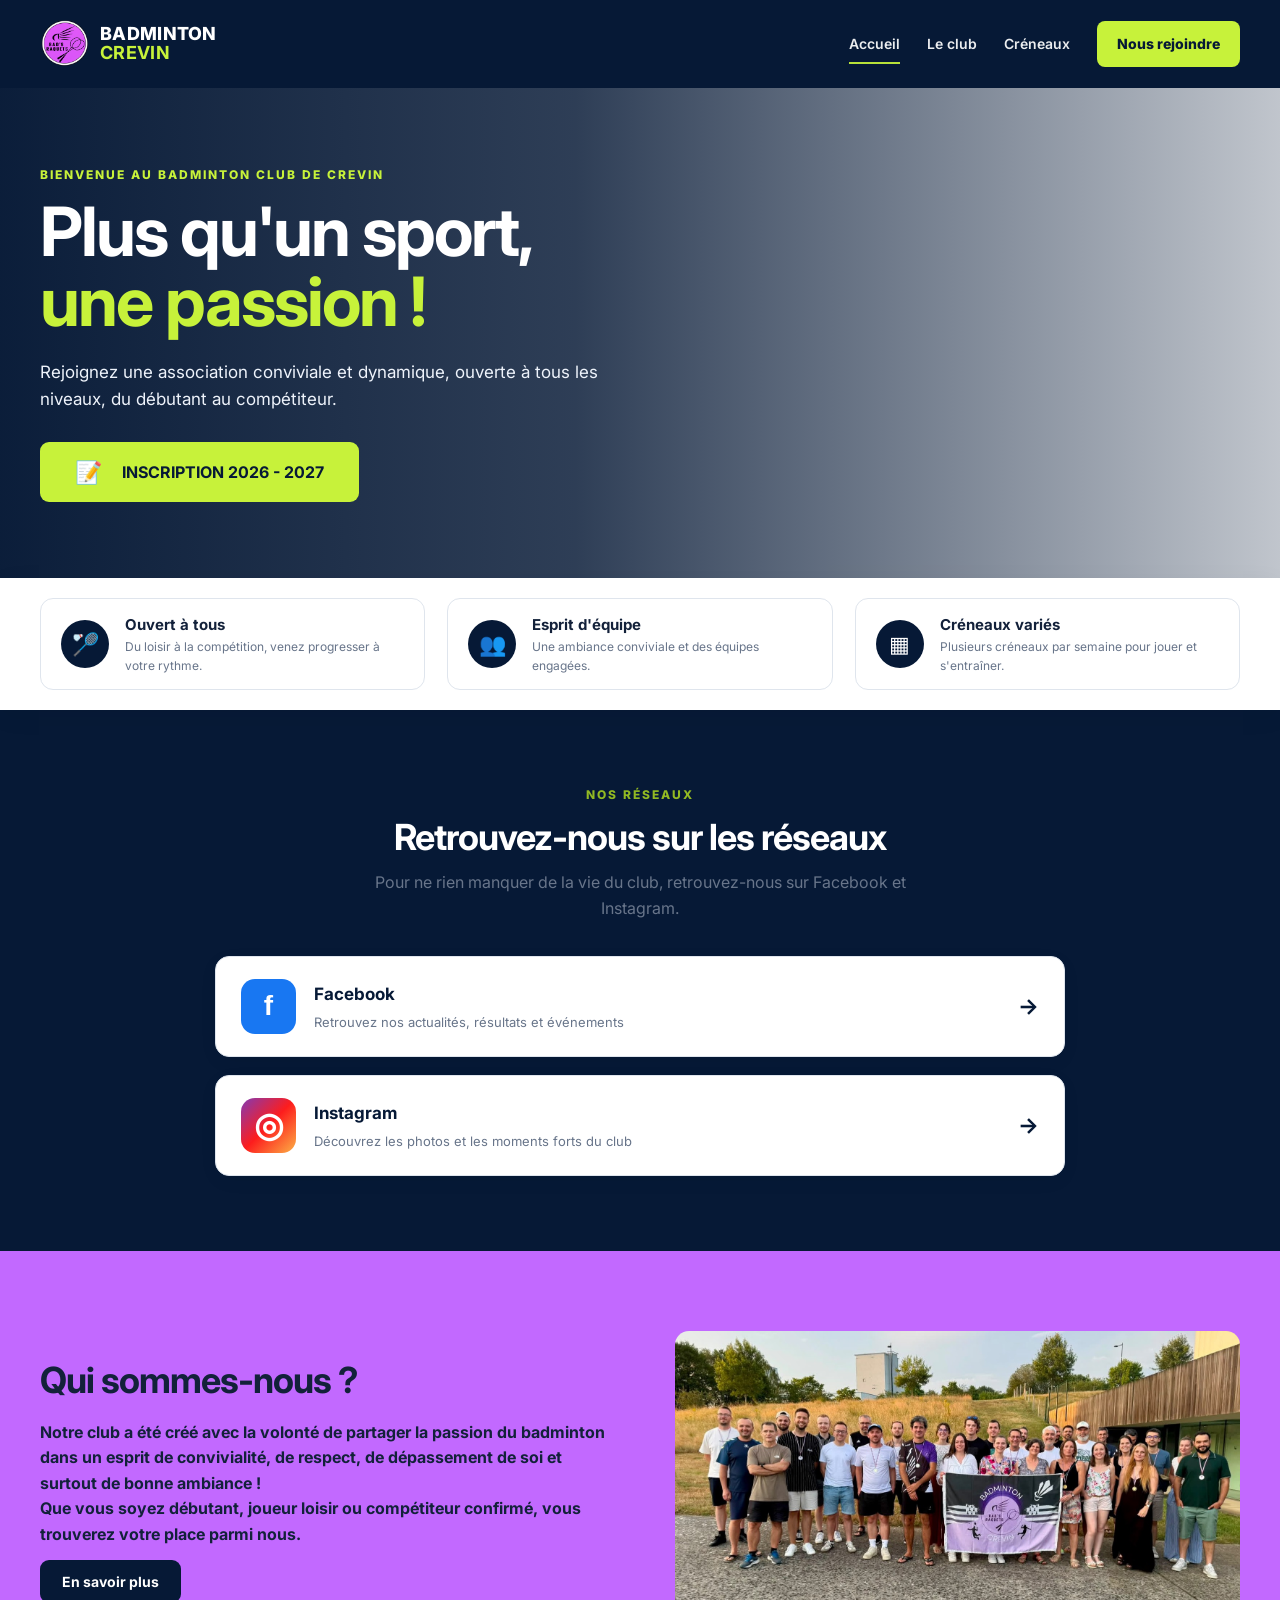
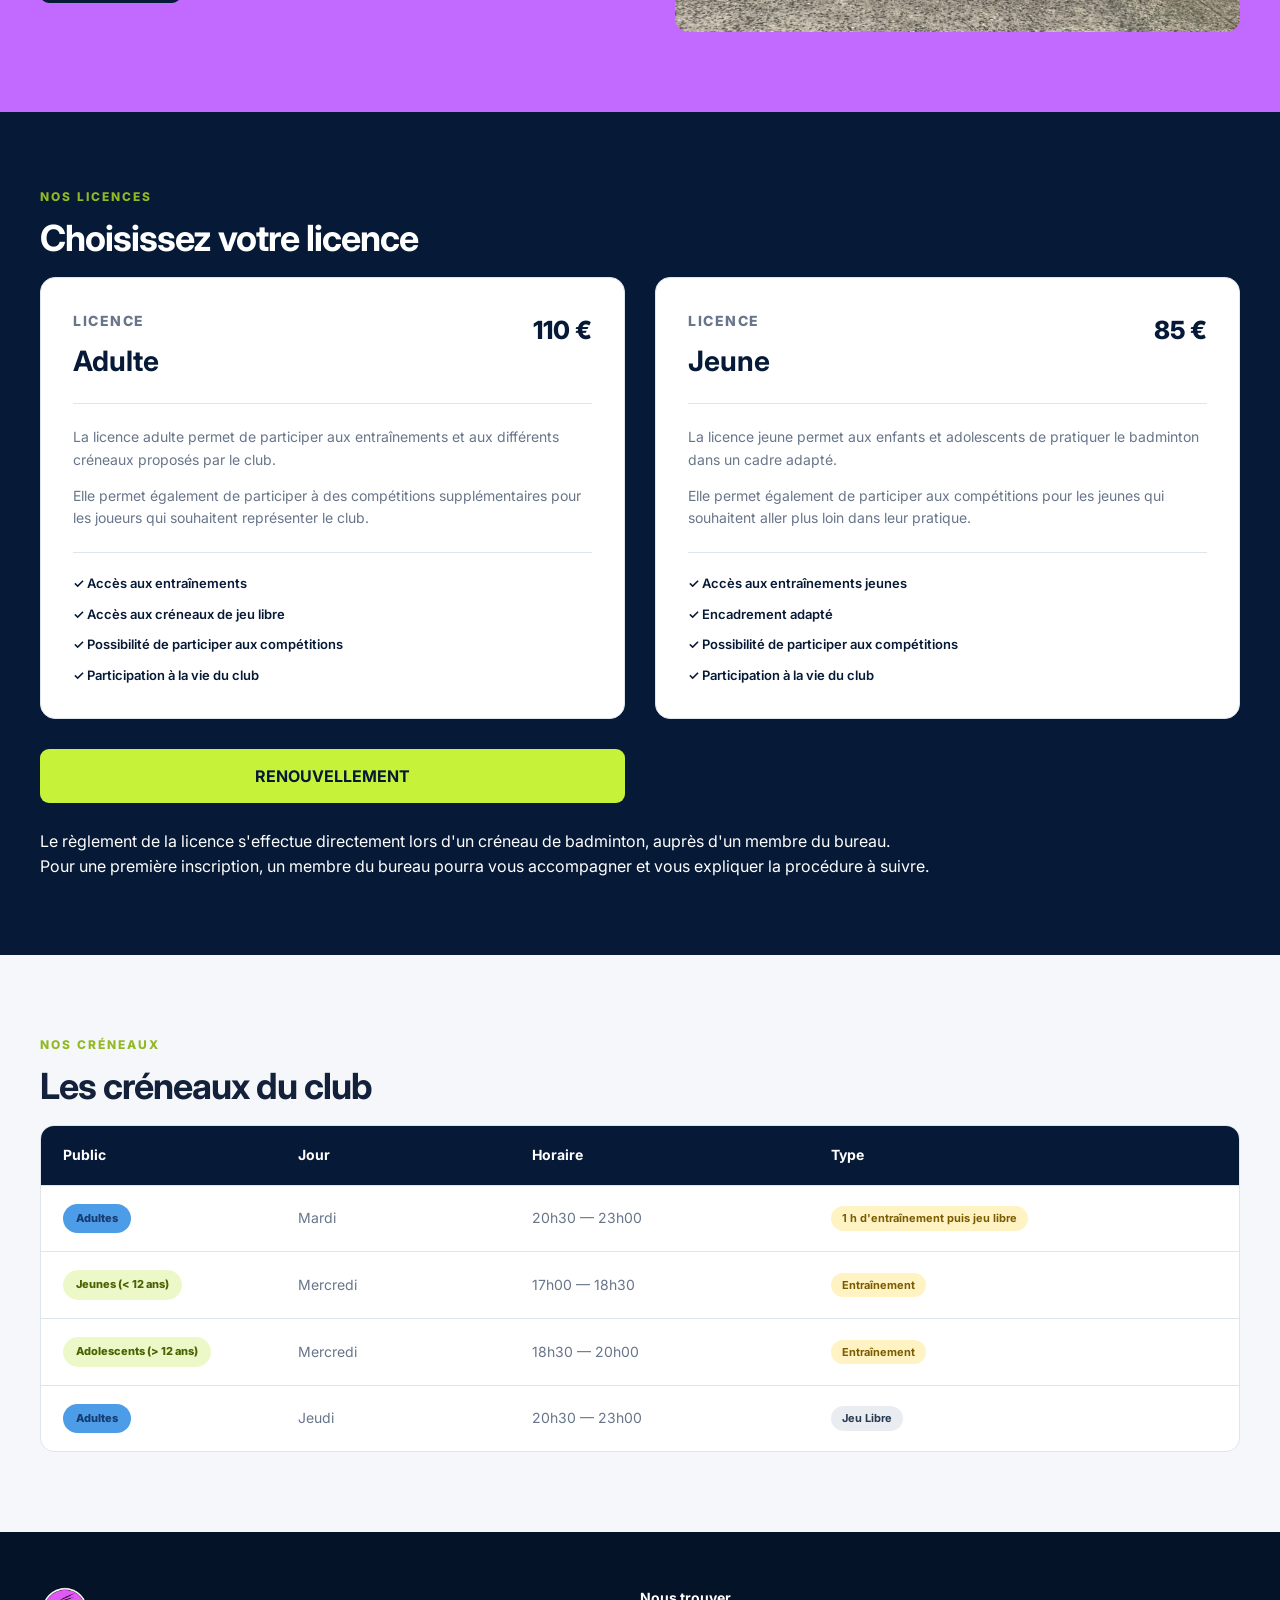
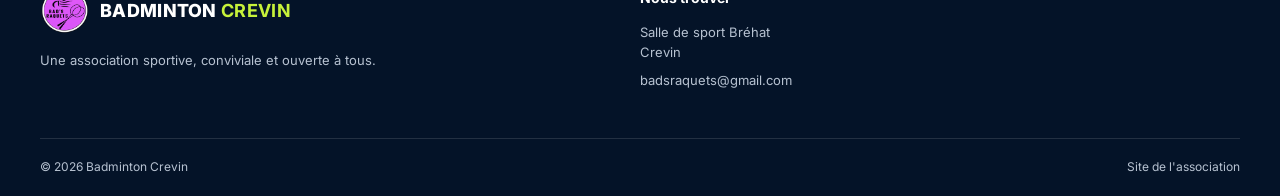
==== commit 4689df9f: "MAJ inscription" ====
--- a/index.html
+++ b/index.html
@@ -59,12 +59,12 @@
         <div><h3>Ouvert à tous</h3><p>Du loisir à la compétition, venez progresser à votre rythme.</p></div>
       </article>
       <article class="feature-card">
+        <span class="feature-icon">👥</span>
+        <div><h3>Esprit d'équipe</h3><p>Une ambiance conviviale et des équipes engagées.</p></div>
+      </article>
+      <article class="feature-card">
         <span class="feature-icon">▦</span>
         <div><h3>Créneaux variés</h3><p>Plusieurs créneaux par semaine pour jouer et s'entraîner.</p></div>
-      </article>
-      <article class="feature-card">
-        <span class="feature-icon">👥</span>
-        <div><h3>Esprit d'équipe</h3><p>Une ambiance conviviale et des équipes engagées.</p></div>
       </article>
     </div>
   </section>
@@ -161,7 +161,7 @@
       <div class="split-copy">
         <!-- <p class="eyebrow dark">LE CLUB</p> -->
         <h2>Qui sommes-nous ?</h2>
-        <h4>Notre club a été créé avec la volonté de partager la passion du badminton dans un esprit de convivialité, de respect et de dépassement de soi.</h4>
+        <h4>Notre club a été créé avec la volonté de partager la passion du badminton dans un esprit de convivialité, de respect, de dépassement de soi et surtout de bonne ambiance !</h4>
         <h4>Que vous soyez débutant, joueur loisir ou compétiteur confirmé, vous trouverez votre place parmi nous.</h4>
         <a class="btn btn-dark" href="club.html">En savoir plus</a>
       </div>
@@ -200,6 +200,7 @@
           <p class="eyebrow dark">NOS LICENCES</p>
 
           <h2>Choisissez votre licence</h2>
+          
         </div>
       </div>
 
@@ -307,9 +308,17 @@
                 </ul>
 
             </article>
+            
+            <a class="btn btn-primary inscription-btn" href="https://myffbad.fr/connexion">RENOUVELLEMENT</a>
+           
+            
 
 
         </div>
+         <br>
+            <p>Le règlement de la licence s'effectue directement lors d'un créneau de badminton, auprès d'un membre du bureau.<br>
+              Pour une première inscription, un membre du bureau pourra vous accompagner et vous expliquer la procédure à suivre.</p>
+            
 
     </div>
 
@@ -489,8 +498,13 @@
 <footer class="footer">
   <div class="container footer-grid">
     <div><a class="brand footer-brand" href="index.html"><img src="./assets/images/logo.png" width="50"><span>BADMINTON <strong>CREVIN</strong></span></a><p>Une association sportive, conviviale et ouverte à tous.</p></div>
-    <div><h3>Navigation</h3><a href="club.html">Le club</a><a href="creneaux.html">Créneaux</a><a href="inscription.html">Inscription</a></div>
+    <!-- -------------------------
+    Navigation à rajouter pour après
+    ------------------------- -->
+    <!-- <div><h3>Navigation</h3><a href="club.html">Le club</a><a href="creneaux.html">Créneaux</a><a href="inscription.html">Inscription</a></div> -->
+     
     <div><h3>Nous trouver</h3><p>Salle de sport Bréhat<br>Crevin</p><a href="mailto:badsraquets@gmail.com">badsraquets@gmail.com</a></div>
+
   </div>
   <div class="container footer-bottom"><span>© 2026 Badminton Crevin</span><span>Site de l'association</span></div>
 </footer>
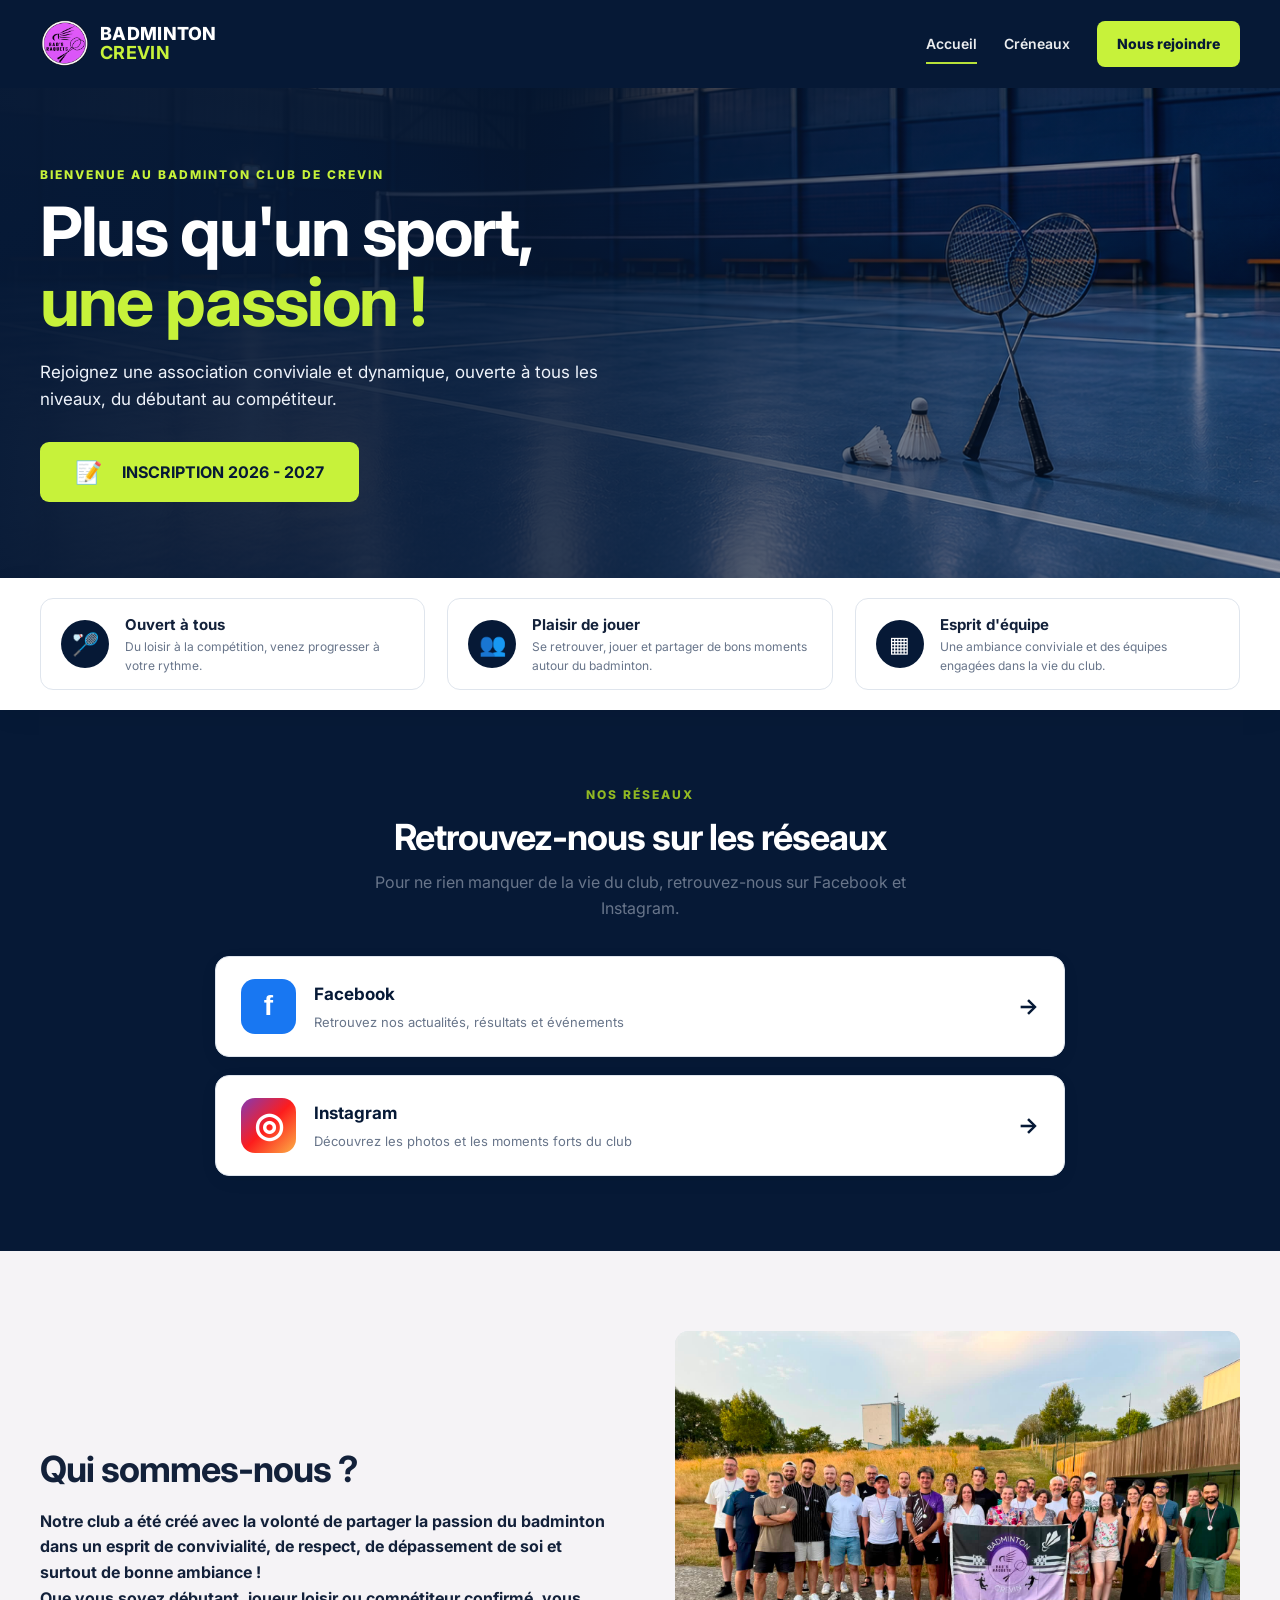
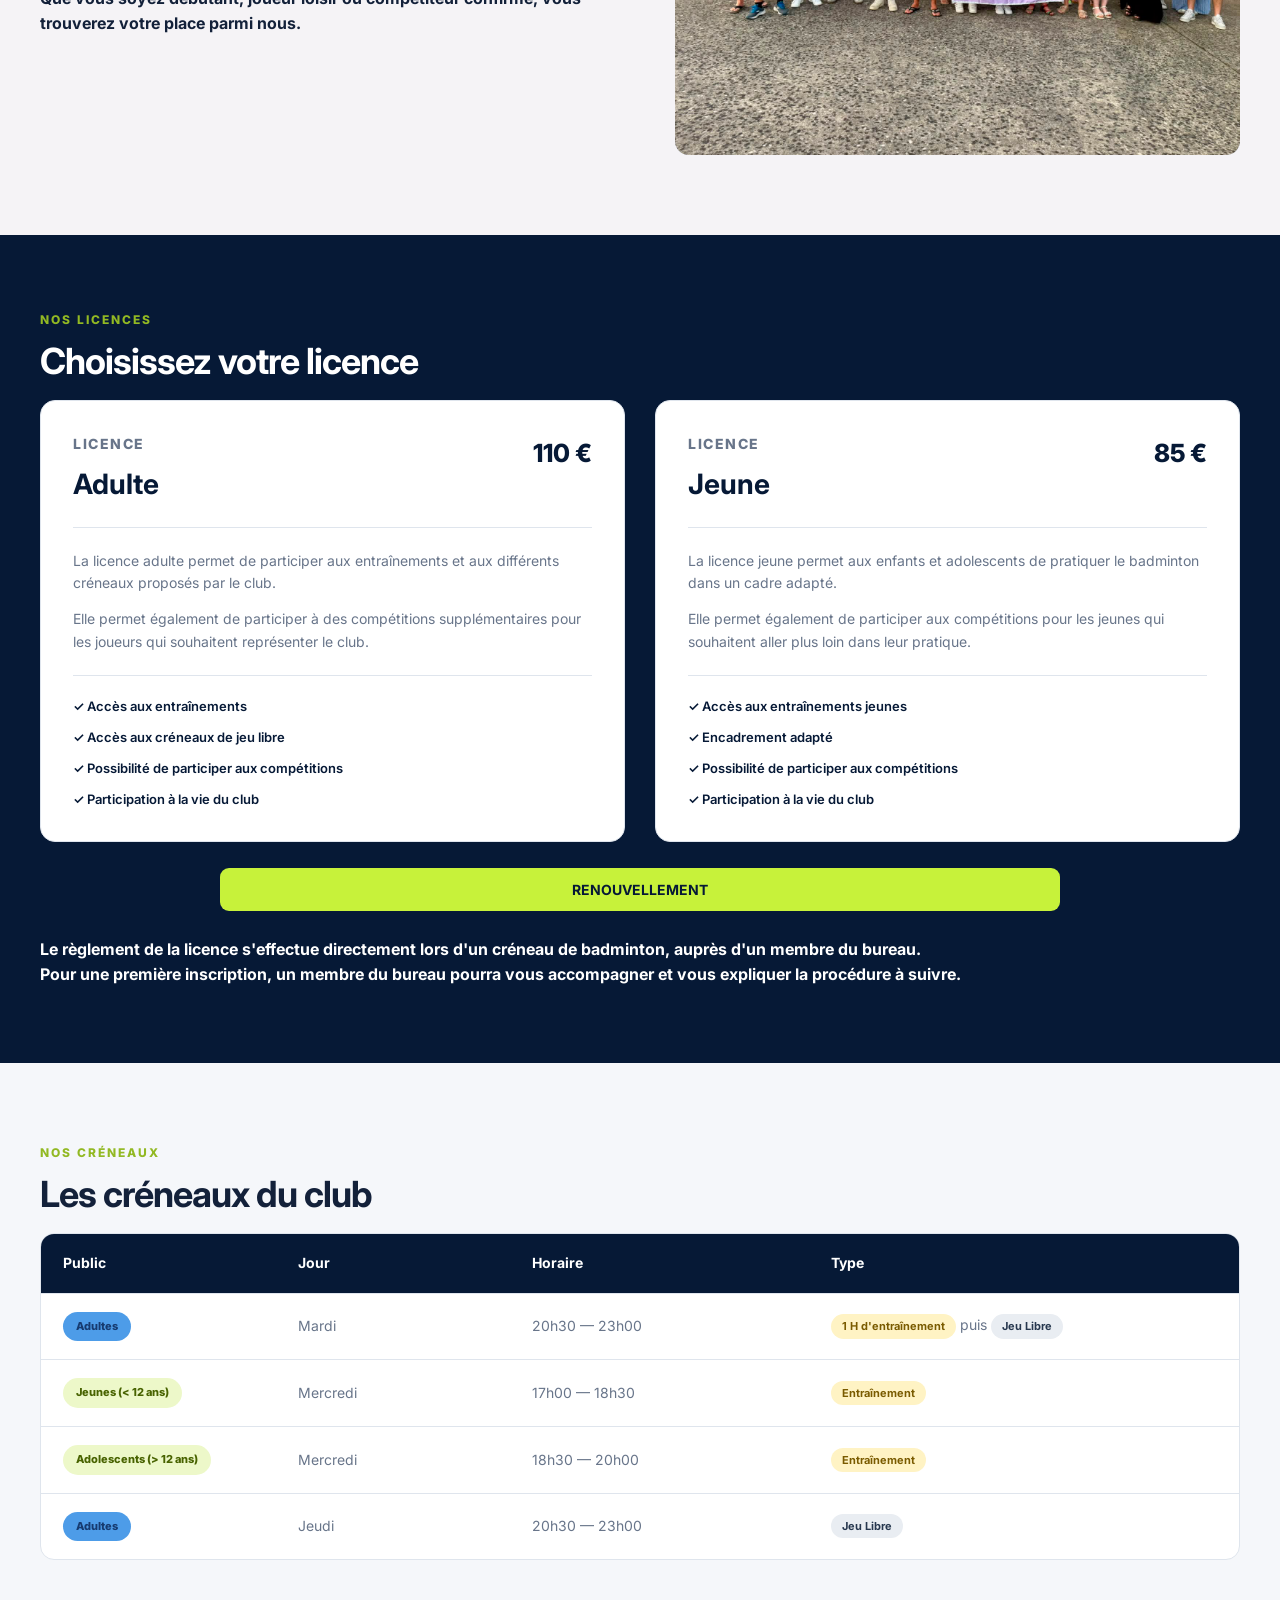
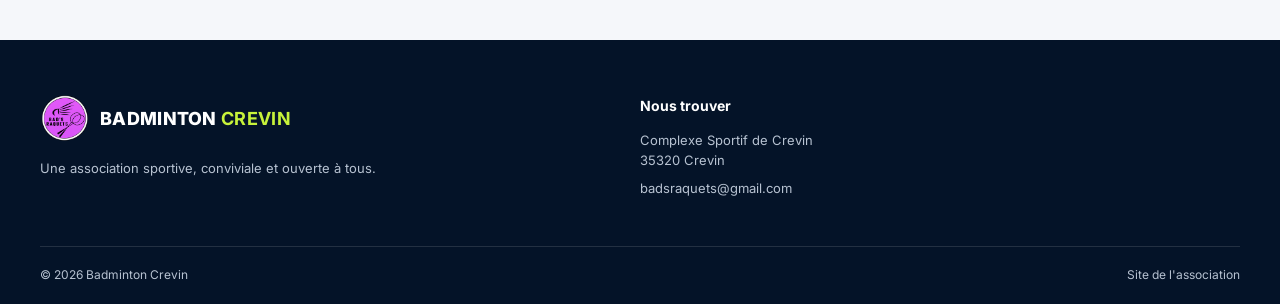
==== commit b3c3149e: "ready v0" ====
--- a/index.html
+++ b/index.html
@@ -24,7 +24,7 @@
 
     <nav class="main-nav">
       <a class="active" href="index.html">Accueil</a>
-      <a href="club.html">Le club</a>
+      <!-- <a href="club.html">Le club</a> -->
       <a href="#creneaux">Créneaux</a>
       <!-- <a href="actualites.html">Actualités</a> -->
       <!-- <a href="equipes.html">Équipes</a>
@@ -45,7 +45,7 @@
         <p class="hero-text">Rejoignez une association conviviale et dynamique, ouverte à tous les niveaux, du débutant au compétiteur.</p>
         <div class="hero-actions">
           <div class="hero-actions">
-            <a class="btn btn-primary inscription-btn" href="inscription"> <span class="inscription-icon">📝</span>INSCRIPTION 2026 - 2027</a>
+            <a class="btn btn-primary inscription-btn" href="#inscription"> <span class="inscription-icon">📝</span>INSCRIPTION 2026 - 2027</a>
           </div>
         </div>
       </div>
@@ -56,15 +56,19 @@
     <div class="container feature-grid">
       <article class="feature-card">
         <span class="feature-icon">🏸</span>
-        <div><h3>Ouvert à tous</h3><p>Du loisir à la compétition, venez progresser à votre rythme.</p></div>
+        <div><h3>Ouvert à tous</h3>
+        <p>Du loisir à la compétition, venez progresser à votre rythme.</p></div>
       </article>
       <article class="feature-card">
         <span class="feature-icon">👥</span>
-        <div><h3>Esprit d'équipe</h3><p>Une ambiance conviviale et des équipes engagées.</p></div>
+        
+        <div><h3>Plaisir de jouer</h3>
+        <p>Se retrouver, jouer et partager de bons moments autour du badminton.</p></div>
       </article>
       <article class="feature-card">
         <span class="feature-icon">▦</span>
-        <div><h3>Créneaux variés</h3><p>Plusieurs créneaux par semaine pour jouer et s'entraîner.</p></div>
+        <div><h3>Esprit d'équipe</h3>
+        <p>Une ambiance conviviale et des équipes engagées dans la vie du club.</p></div>
       </article>
     </div>
   </section>
@@ -163,7 +167,7 @@
         <h2>Qui sommes-nous ?</h2>
         <h4>Notre club a été créé avec la volonté de partager la passion du badminton dans un esprit de convivialité, de respect, de dépassement de soi et surtout de bonne ambiance !</h4>
         <h4>Que vous soyez débutant, joueur loisir ou compétiteur confirmé, vous trouverez votre place parmi nous.</h4>
-        <a class="btn btn-dark" href="club.html">En savoir plus</a>
+        <!-- <a class="btn btn-dark" href="club.html">En savoir plus</a> -->
       </div>
       <div class="image-placeholder photo-club">
         <img src="./assets/images/AG.jpg">
@@ -309,15 +313,17 @@
 
             </article>
             
-            <a class="btn btn-primary inscription-btn" href="https://myffbad.fr/connexion">RENOUVELLEMENT</a>
+            
            
             
 
 
         </div>
+        <br>
+        <a class="btn btn-primary renouvellement" href="https://myffbad.fr/connexion">RENOUVELLEMENT</a>
          <br>
-            <p>Le règlement de la licence s'effectue directement lors d'un créneau de badminton, auprès d'un membre du bureau.<br>
-              Pour une première inscription, un membre du bureau pourra vous accompagner et vous expliquer la procédure à suivre.</p>
+            <p><b>Le règlement de la licence s'effectue directement lors d'un créneau de badminton, auprès d'un membre du bureau.<br>
+              Pour une première inscription, un membre du bureau pourra vous accompagner et vous expliquer la procédure à suivre.</b></p>
             
 
     </div>
@@ -374,11 +380,16 @@
 
                 <span data-label="Type">
                   <span class="tag tag-yellow">
-                    1 h d'entraînement puis jeu libre
+                      1 H d'entraînement
                   </span>
-                    
-                </span>
-
+
+                  <span>puis</span>
+
+                  <span class="tag tag-gray">
+                      Jeu Libre
+                </span>
+</span>
+                
             </div>
 
             <!-- JEUNES - MERCREDI -->
@@ -503,7 +514,15 @@
     ------------------------- -->
     <!-- <div><h3>Navigation</h3><a href="club.html">Le club</a><a href="creneaux.html">Créneaux</a><a href="inscription.html">Inscription</a></div> -->
      
-    <div><h3>Nous trouver</h3><p>Salle de sport Bréhat<br>Crevin</p><a href="mailto:badsraquets@gmail.com">badsraquets@gmail.com</a></div>
+    <div><h3>Nous trouver</h3><a
+    href="https://www.google.com/maps/search/?api=1&query=Complexe+Sportif+de+Crevin,+Crevin,+France"
+    target="_blank"
+    rel="noopener noreferrer"
+>
+    Complexe Sportif de Crevin<br>
+    35320 Crevin
+  </a>
+  <a href="mailto:badsraquets@gmail.com">badsraquets@gmail.com</a></div>
 
   </div>
   <div class="container footer-bottom"><span>© 2026 Badminton Crevin</span><span>Site de l'association</span></div>
--- a/assets/css/style.css
+++ b/assets/css/style.css
@@ -237,6 +237,13 @@
     gap: 20px;
 }
 
+.renouvellement {
+    display: flex;
+    justify-content: center;
+    width: 70%;
+    margin: 0 auto
+}
+
 .inscription-icon {
     font-size: 22px;
 }
@@ -246,21 +253,18 @@
    HERO ACCUEIL
    ========================================================= */
 
-.hero {
-    min-height: 490px;
-
-    background:
-        linear-gradient(
-            90deg,
-            rgba(6, 25, 54, 0.98) 0%,
-            rgba(6, 25, 54, 0.84) 45%,
-            rgba(6, 25, 54, 0.25) 100%
-        ),
-        url("../images/hero.jpg") center / cover;
-
-    position: relative;
-
-    color: #fff;
+.hero { min-height: 490px; 
+    background: linear-gradient( 
+        90deg, 
+        rgba(6, 25, 54, 0.98) 0%, 
+        rgba(6, 25, 54, 0.84) 45%,
+        rgba(6, 25, 54, 0.25) 100% ), 
+     
+     url("../images/salle_pc.png") center / cover; 
+     
+     position: relative; 
+     
+     color: #fff; 
 }
 
 .hero-content {
@@ -390,7 +394,7 @@
 }
 
 .section-gray{
-    background : #C269FF;
+    background : hsl(280, 16%, 96%);
 }
 .section-light {
     background: var(--navy);
@@ -981,6 +985,23 @@
     font-weight: 600;
 }
 
+/* =========================================================
+   PHOTO QUI SOMME NOUS ?
+   ========================================================= */
+
+.photo-club {
+    overflow: hidden;
+}
+
+.photo-club img {
+    width: 100%;
+    height: 100%;
+    object-fit: cover;
+    object-position: center;
+    display: block;
+
+    transform: scale(1.03);
+}
 
 /* =========================================================
    ÉQUIPES
@@ -1404,19 +1425,21 @@
 
     /* Hero */
 
-    .hero,
+    
     .hero-content {
         min-height: 570px;
     }
 
     .hero {
+        background-repeat: no-repeat;
         background:
             linear-gradient(
-                180deg,
-                rgba(6, 25, 54, 0.9),
-                rgba(6, 25, 54, 0.96)
+                rgba(6, 25, 54, 0.85) 0%,
+                rgba(6, 25, 54, 0.55) 35%,
+                rgba(6, 25, 54, 0.15) 70%,
+                rgba(6, 25, 54, 0) 100%
             ),
-            url("../images/hero.jpg") center / cover;
+            url("../images/salle_tel.png") center / cover;
     }
 
     .hero-copy {
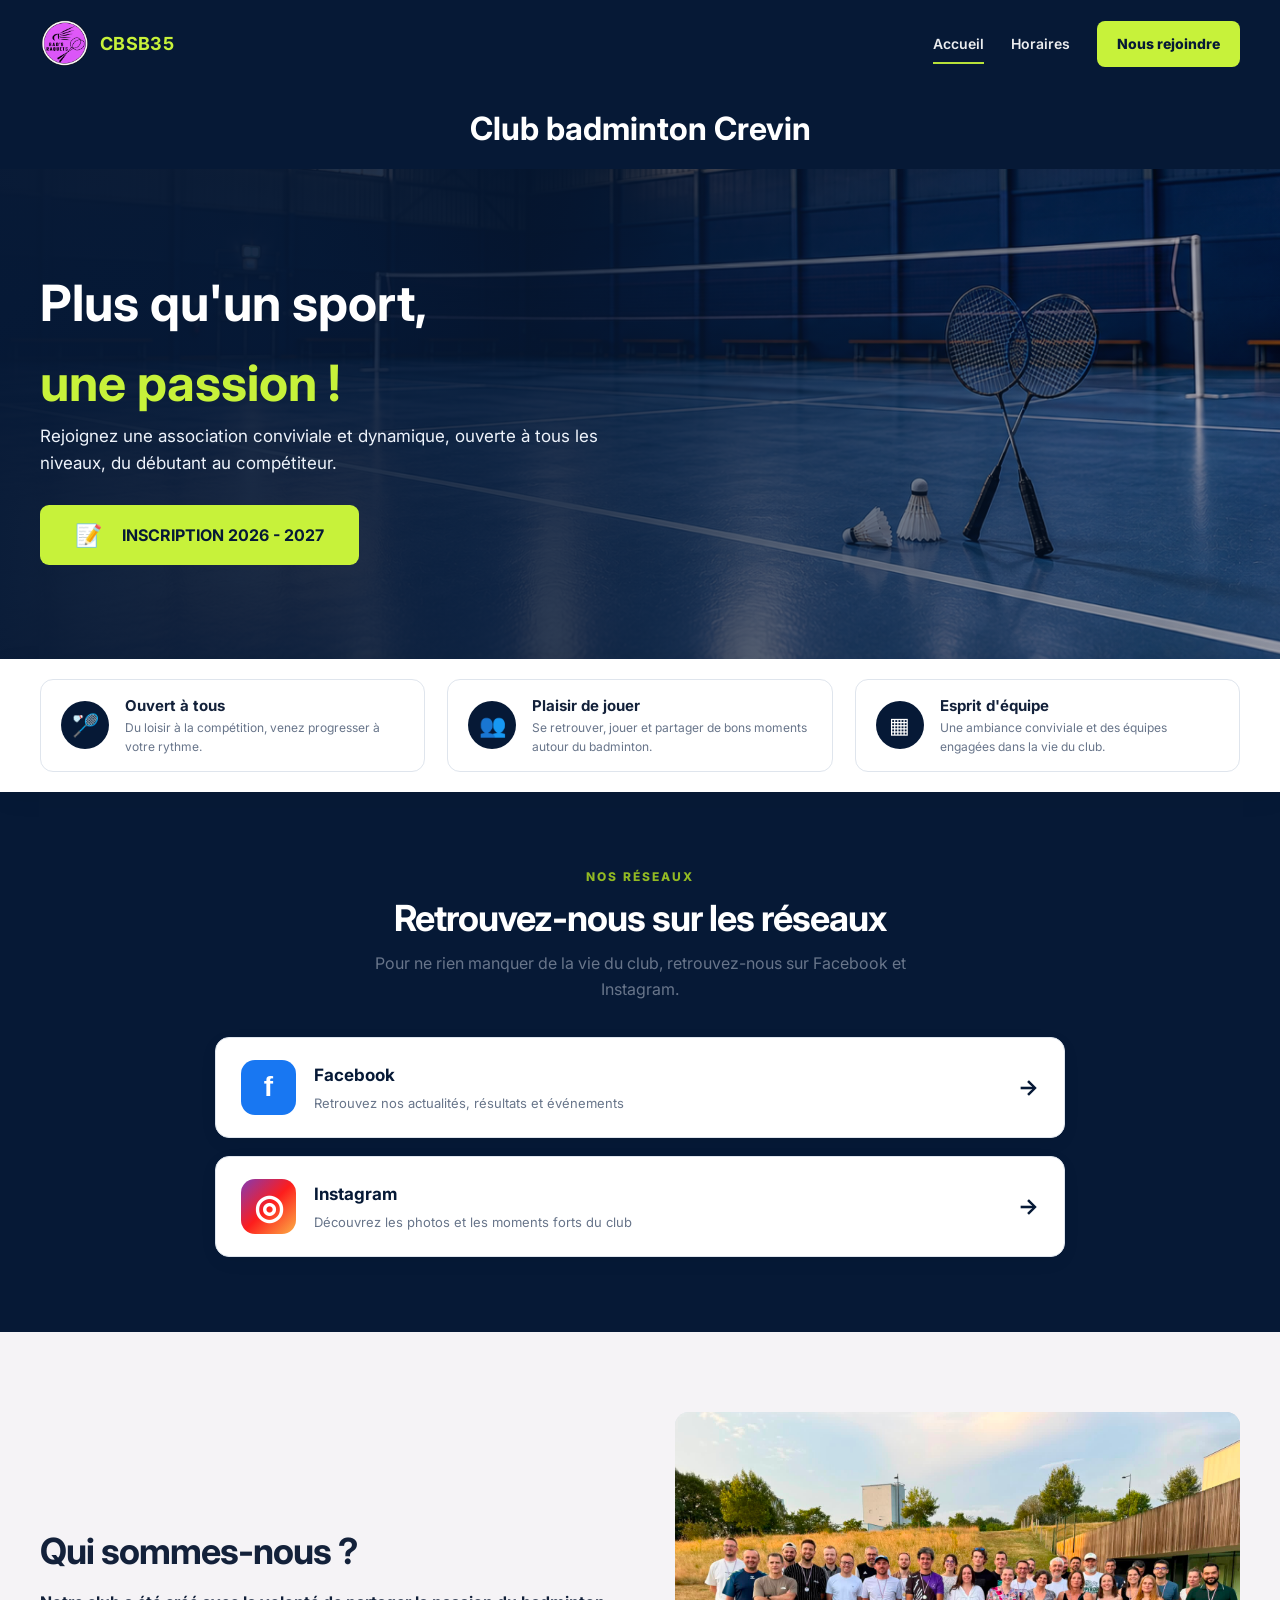
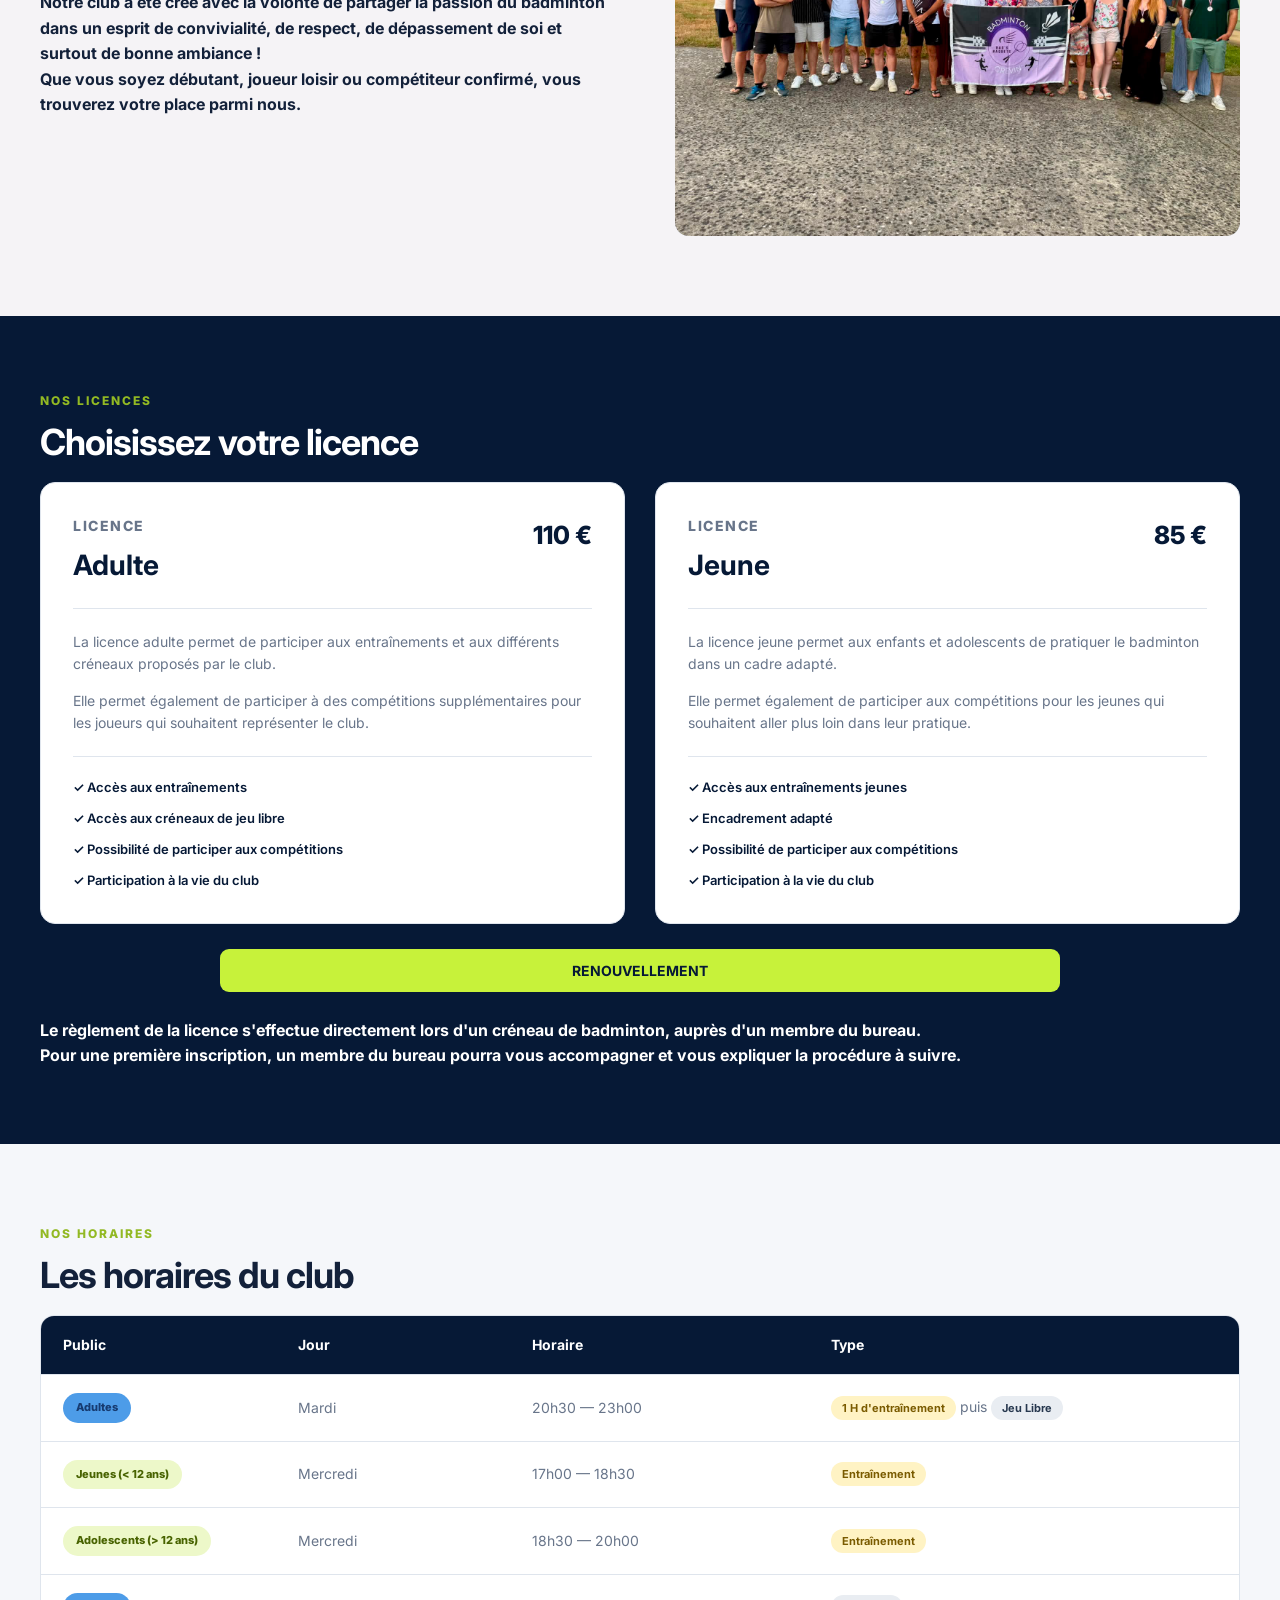
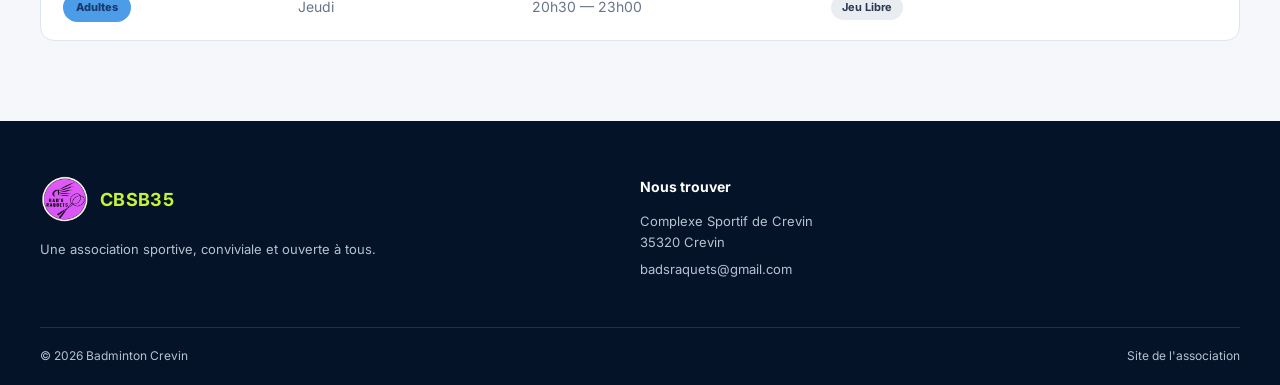
==== commit 5bb0e130: "référencement" ====
--- a/index.html
+++ b/index.html
@@ -3,8 +3,8 @@
 <head>
   <meta charset="UTF-8">
   <meta name="viewport" content="width=device-width, initial-scale=1.0">
-  <meta name="description" content="Site officiel de notre club de badminton. Découvrez le club, les créneaux, les équipes et comment nous rejoindre.">
-  <title>Badminton Club — Accueil</title>
+  <meta name="description" content="Découvrez le Badminton Club de Crevin : entraînements, jeu libre, compétitions et vie associative à Crevin. Rejoignez un club convivial ouvert à tous les niveaux.">
+  <title>Badminton Club de Crevin</title>
   <link rel="preconnect" href="https://fonts.googleapis.com">
   <link rel="preconnect" href="https://fonts.gstatic.com" crossorigin>
   <link href="https://fonts.googleapis.com/css2?family=Inter:wght@400;500;600;700;800&display=swap" rel="stylesheet">
@@ -15,7 +15,7 @@
   <div class="container nav-wrap">
     <a class="brand" href="index.html" aria-label="Accueil">
       <img src="./assets/images/logo.png" width="50">
-      <span>BADMINTON<br><strong>CREVIN</strong></span>
+      <span><strong>CBSB35</strong></span>
     </a>
 
     <button class="menu-toggle" aria-label="Ouvrir le menu" aria-expanded="false">
@@ -25,7 +25,7 @@
     <nav class="main-nav">
       <a class="active" href="index.html">Accueil</a>
       <!-- <a href="club.html">Le club</a> -->
-      <a href="#creneaux">Créneaux</a>
+      <a href="#creneaux">Horaires</a>
       <!-- <a href="actualites.html">Actualités</a> -->
       <!-- <a href="equipes.html">Équipes</a>
       <a href="photos.html">Photos</a>
@@ -36,12 +36,21 @@
 </header>
 
 <main>
+   <div class="club-title-container">
+    <h1 class="club-title">Club badminton Crevin</h1>
+</div>
   <section class="hero">
     <div class="hero-overlay"></div>
     <div class="container hero-content">
       <div class="hero-copy">
-        <p class="eyebrow">BIENVENUE AU BADMINTON CLUB DE CREVIN</p>
-        <h1>Plus qu'un sport,<br><span>une passion !</span></h1>
+
+          <h2 class="grand_h2">
+              Plus qu'un sport,
+          </h2>
+
+          <h2 class="grand_h2_green"><strong>une passion !</strong>
+          </h2>
+          
         <p class="hero-text">Rejoignez une association conviviale et dynamique, ouverte à tous les niveaux, du débutant au compétiteur.</p>
         <div class="hero-actions">
           <div class="hero-actions">
@@ -340,8 +349,8 @@
 
         <div class="section-heading">
             <div>
-                <p class="eyebrow dark">NOS CRÉNEAUX</p>
-                <h2>Les créneaux du club</h2>
+                <p class="eyebrow dark">NOS HORAIRES</p>
+                <h2>Les horaires du club</h2>
             </div>
         </div>
 
@@ -508,7 +517,7 @@
 
 <footer class="footer">
   <div class="container footer-grid">
-    <div><a class="brand footer-brand" href="index.html"><img src="./assets/images/logo.png" width="50"><span>BADMINTON <strong>CREVIN</strong></span></a><p>Une association sportive, conviviale et ouverte à tous.</p></div>
+    <div><a class="brand footer-brand" href="index.html"><img src="./assets/images/logo.png" width="50"><span><strong>CBSB35</strong></span></a><p>Une association sportive, conviviale et ouverte à tous.</p></div>
     <!-- -------------------------
     Navigation à rajouter pour après
     ------------------------- -->
--- a/assets/css/style.css
+++ b/assets/css/style.css
@@ -249,6 +249,26 @@
 }
 
 
+.club-title-container {
+    background-color: var(--navy);
+    width: 100%;
+}
+
+.club-title {
+    text-align: center;
+    margin: 0;
+    padding: 15px;
+    color: white;
+}
+
+.grand_h2 {
+    font-size: 50px;
+}
+
+.grand_h2_green {
+    font-size: 50px;
+    color : var(--lime);
+}
 /* =========================================================
    HERO ACCUEIL
    ========================================================= */
@@ -275,8 +295,7 @@
 }
 
 .hero-copy {
-    max-width: 650px;
-    padding: 60px 0;
+    max-width: none;
 }
 
 .eyebrow {
@@ -293,19 +312,7 @@
     color: #92b923;
 }
 
-h1 {
-    font-size: clamp(42px, 6vw, 68px);
-
-    line-height: 1.04;
-
-    letter-spacing: -2px;
-
-    margin-bottom: 22px;
-}
-
-h1 span {
-    color: var(--lime);
-}
+
 
 .hero-text {
     font-size: 17px;
